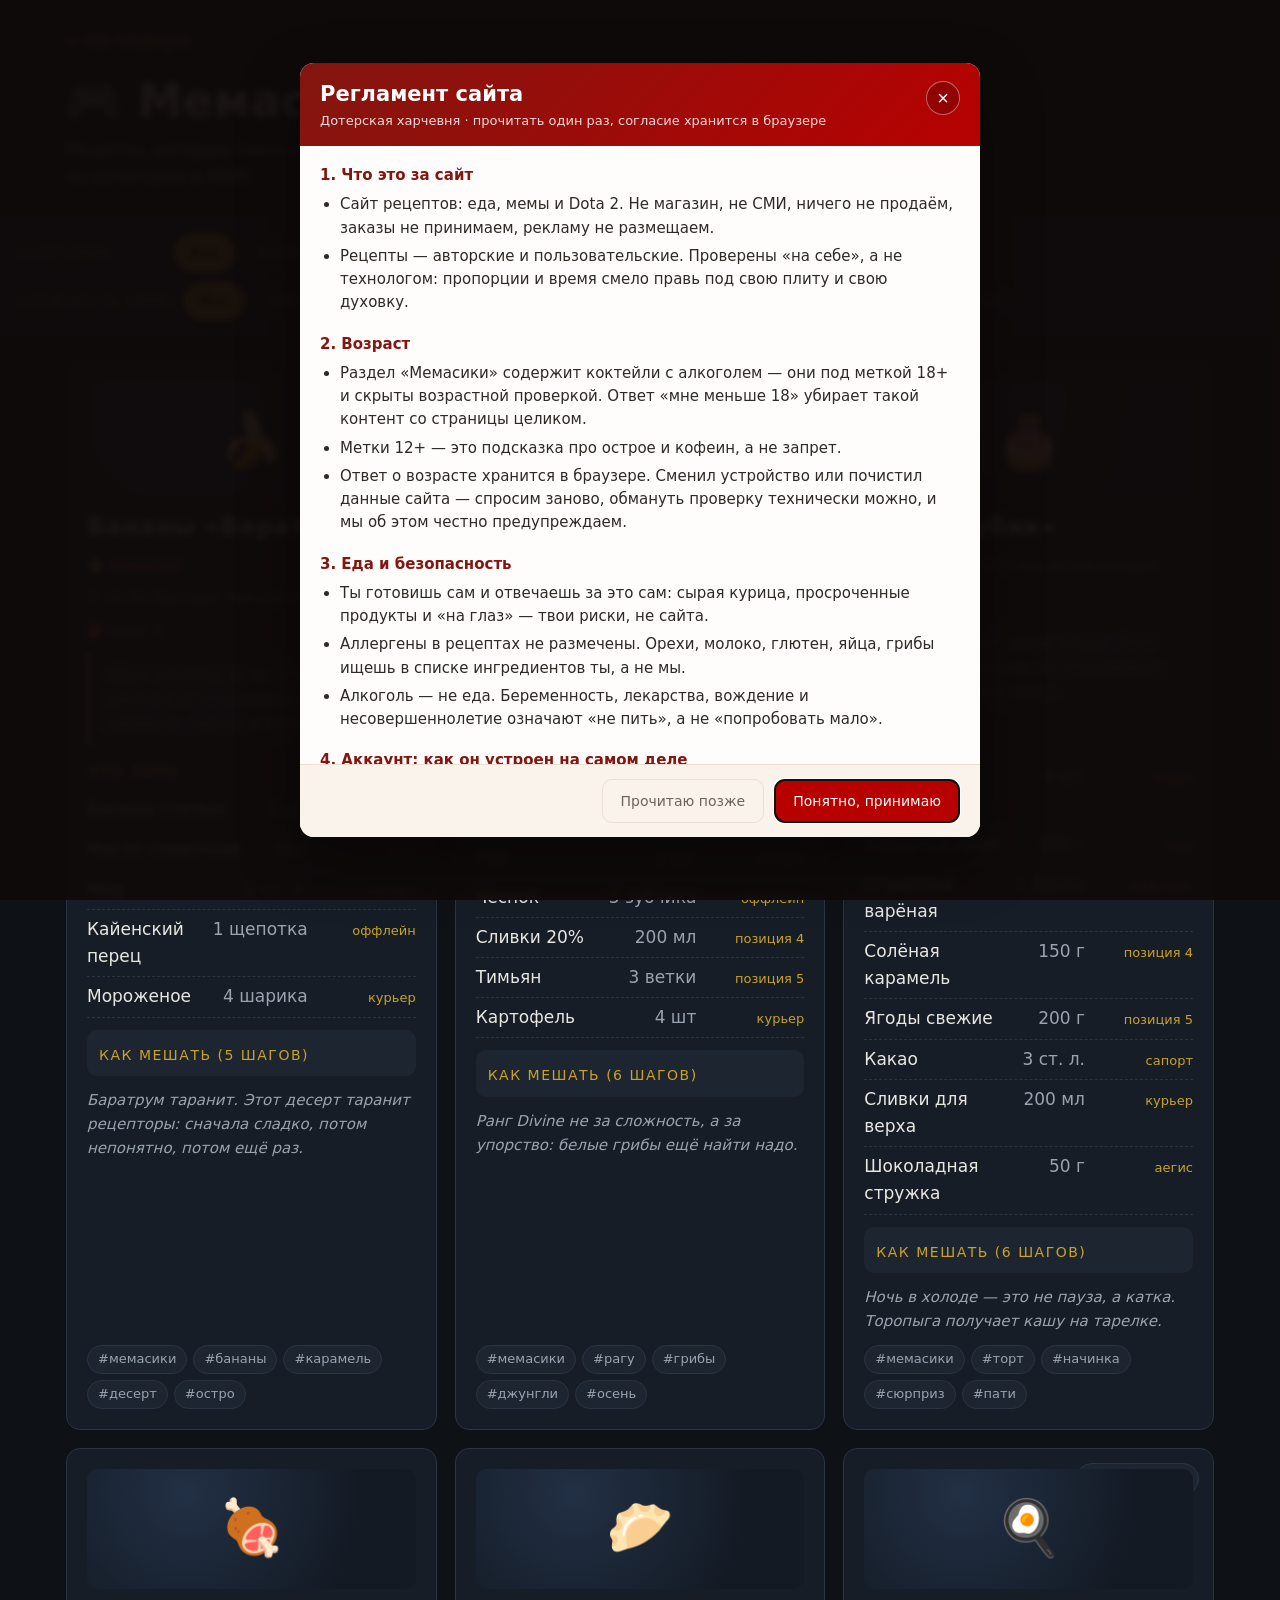
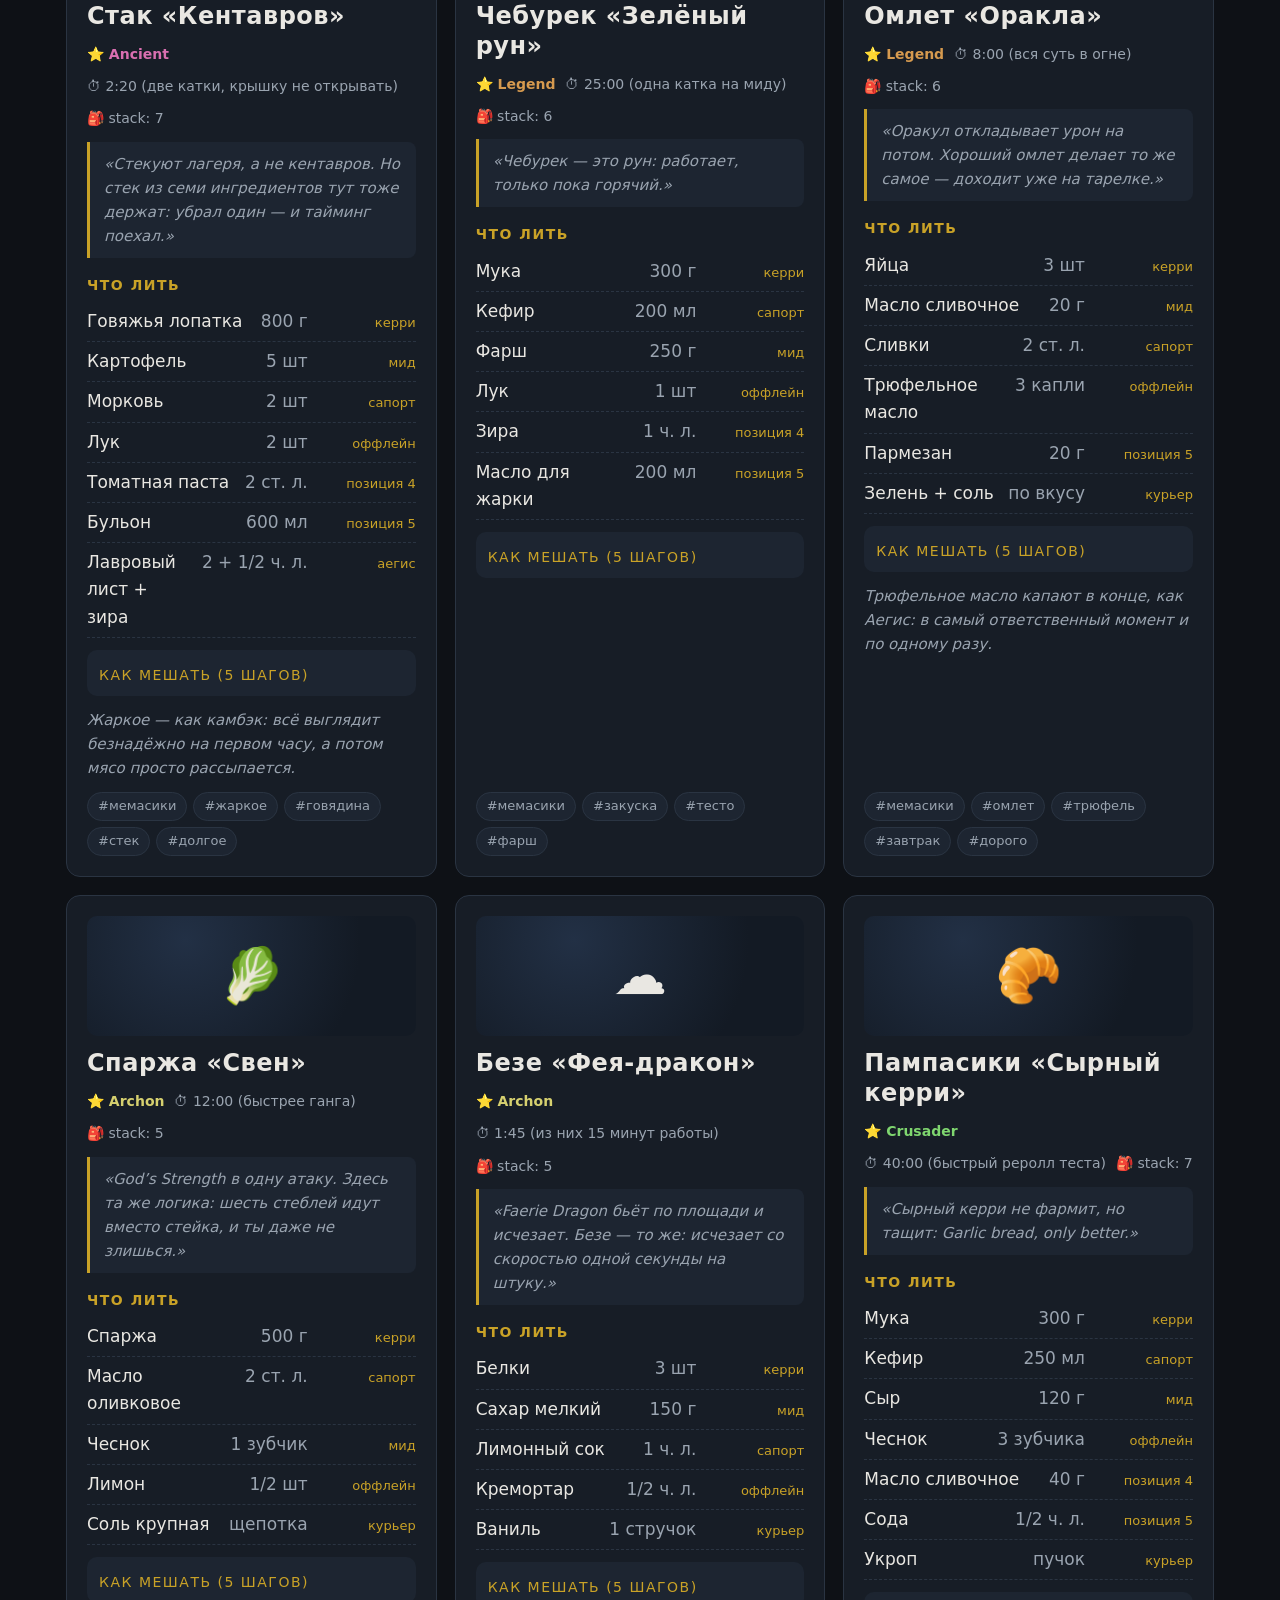
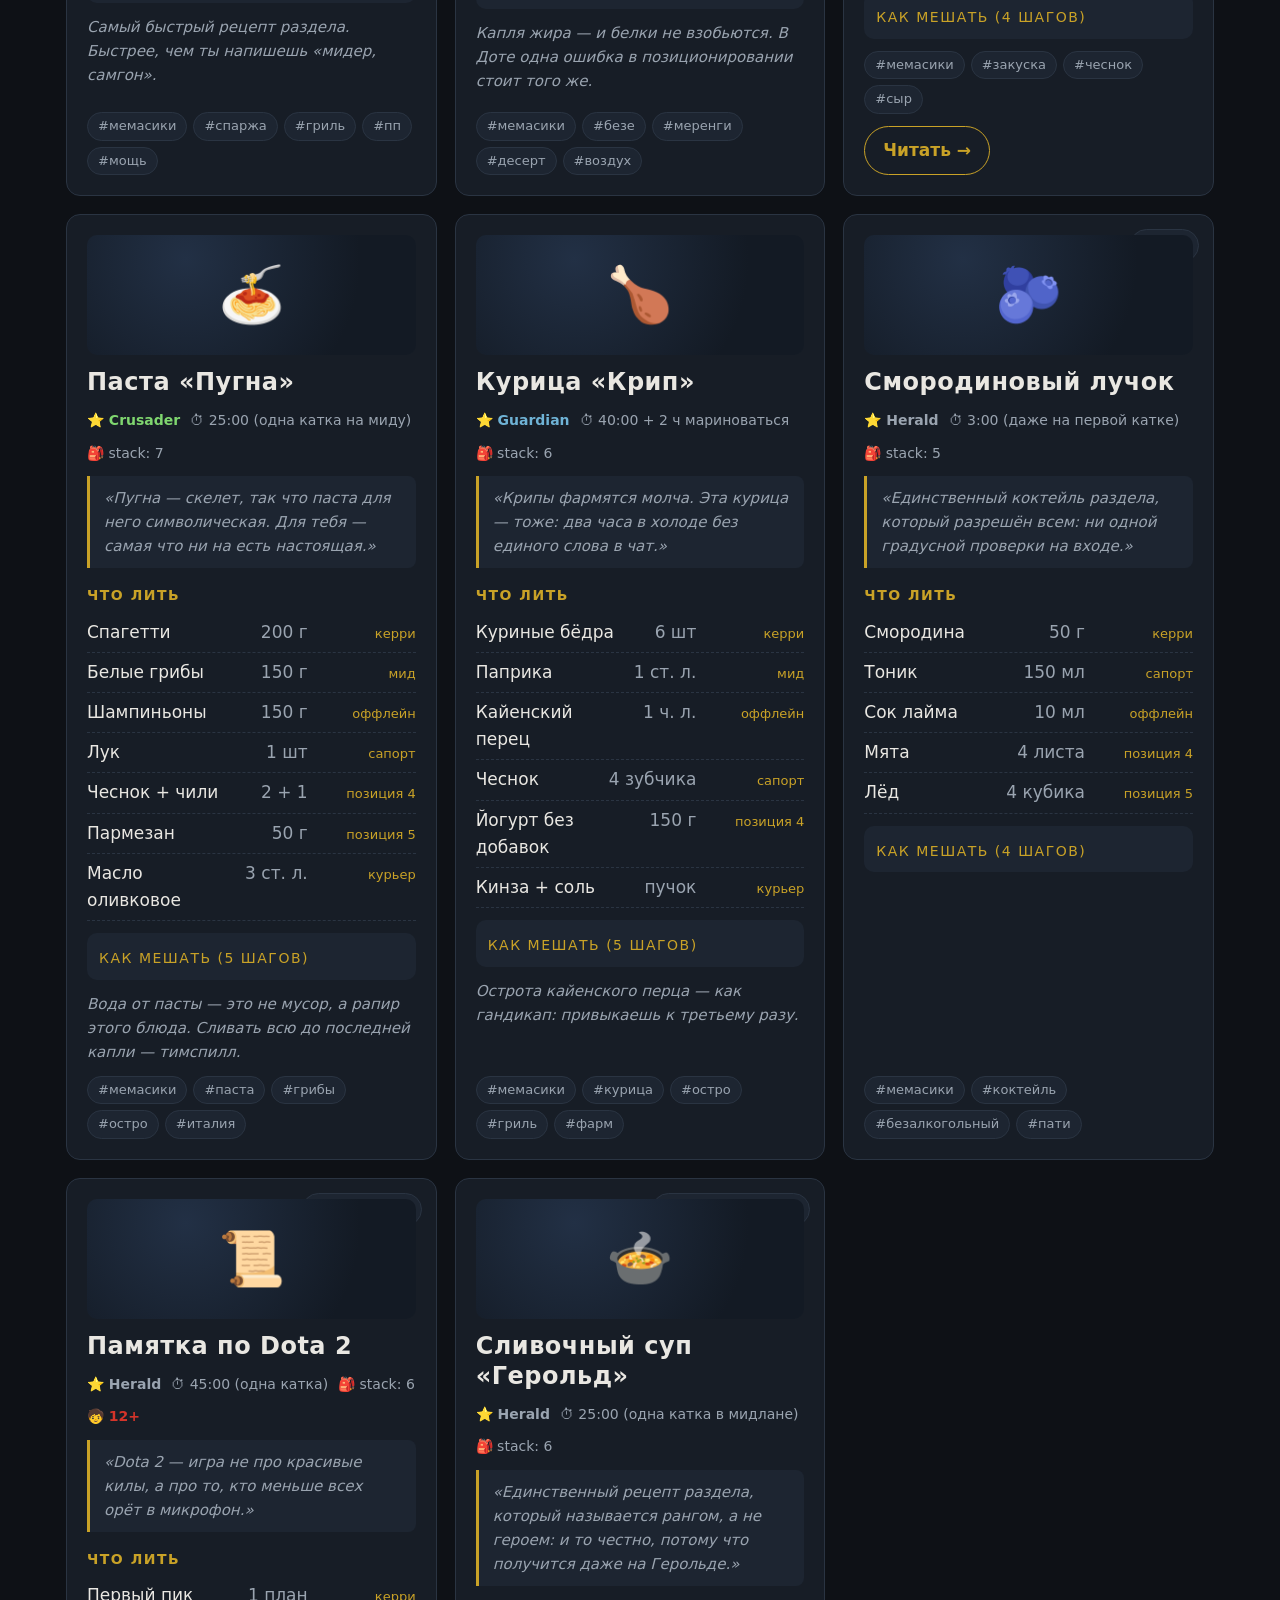
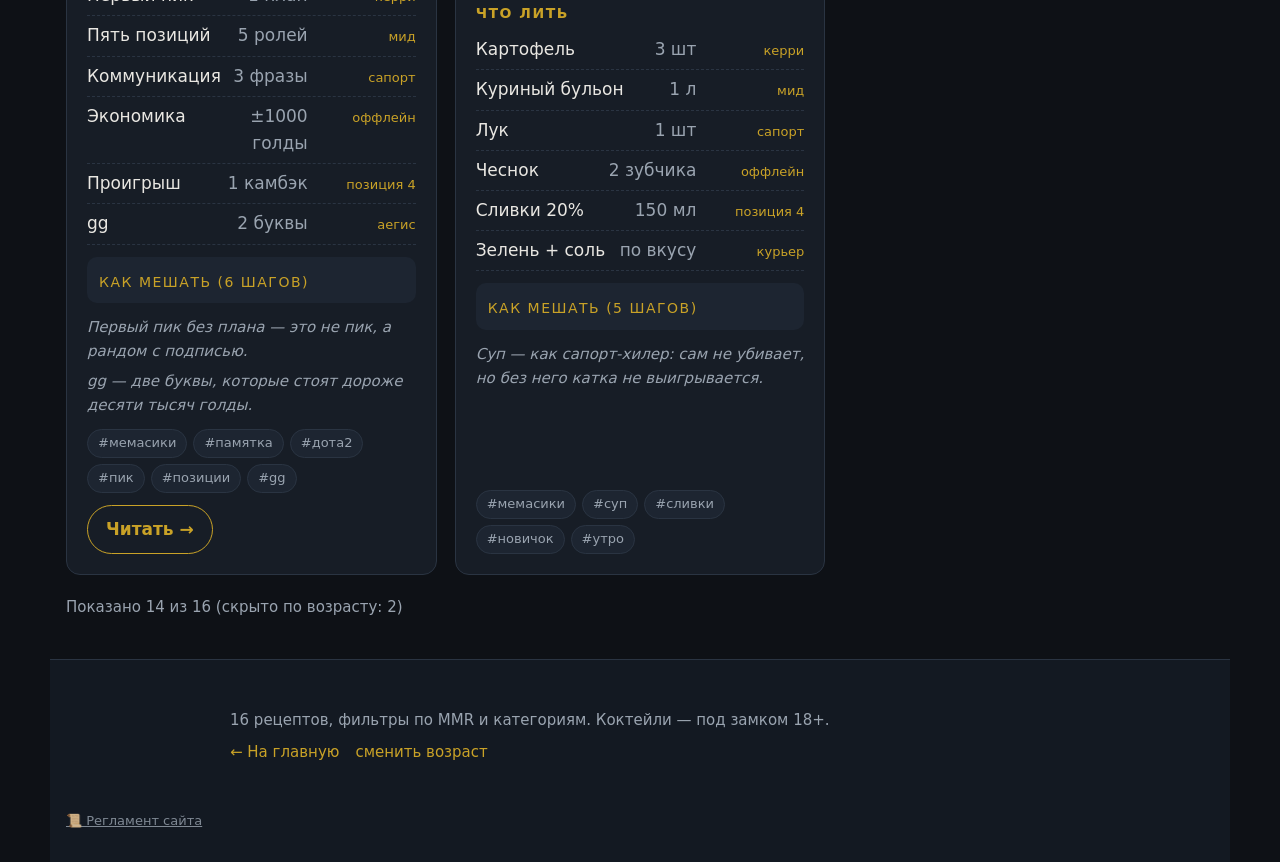
==== memasiki/index.html @ cd49cd5a "Дотерская харчевня: аккаунты, отзывы, народная база, Пампасики, Мемасики, регламент" ====
<!DOCTYPE html>
<html lang="ru">
<head>
  <meta charset="UTF-8">
  <!-- name=viewport: без него телефон рисует страницу шириной 980px,
       и весь адаптивный CSS ниже не имеет смысла. -->
  <meta name="viewport" content="width=device-width, initial-scale=1">
  <meta name="description" content="Мемасики — мемные рецепты сайта рецептов. Сложность в рангах Dota 2, фильтры по категории и MMR, возрастной замок 18+.">
  <title>🎮 Мемасики — рецепты, которые пикают на пати</title>

  <!-- Единственный файл стилей раздела. Шрифтов нет: системный стек
       из memasiki.css. -->
  <link rel="stylesheet" href="memasiki.css">
  <!-- правила сайта и плашка про хранилище: см. notice.js -->
  <link rel="stylesheet" href="../notice.css">

  <!-- defer: файл скачивается сразу, а выполняется после того, как
       браузер построил страницу. Данные подключены ПЕРЕД app.js —
      app.js читает массив memeRecipes, которого без data.js ещё нет. -->
  <script src="data.js" defer></script>
  <script src="app.js" defer></script>
</head>
<body>

  <!-- Всё содержимое раздела рисует app.js: шапка, кнопки фильтров,
       сетка карточек, строка «показано N из M». Здесь только пустой
       контейнер под них — ровно то, что ищет MemasikiPage(). -->
  <main id="memasiki"></main>

  <!-- Сюда вставляется окно возраста. Отдельный контейнер, а не
       внутрис #memasiki: MemasikiPage перерисовывает #memasiki при
       каждом клике по фильтру, окно бы вместе с ним исчезало. -->
  <div id="agegate-slot"></div>

  <footer class="footer">
    <div class="legend-wrap">
      <p>16 рецептов, фильтры по MMR и категориям. Коктейли — под замком 18+.</p>
      <div class="footer-row">
        <a class="footer-link" href="../index.html">← На главную</a>
        <!-- Кнопка снимает сохранённый ответ про возраст: страница
             спросит заново. Нужна, потому что localStorage сам не чистится. -->
        <button class="footer-link" type="button" id="age-reset">сменить возраст</button>
      </div>
    </div>
  </footer>

  <!-- окно регламента и плашка про хранилище. Стоит последним:
      на страницах корня Store к этому моменту уже подключён,
      а в разделах его нет — тогда notice.js берёт своё
      чтение localStorage (в нём есть своя страховка) -->
  <script src="../notice.js" defer></script>

</body>
</html>
---- memasiki/memasiki.css ----
/* ==========================================================================
   memasiki.css — ТЁМНАЯ ТЕМА РАЗДЕЛА «МЕМАСИКИ»

   Раздел оформлен отдельно от основного сайта и не подключает
   style.css: там светлая кремовая тема, здесь намеренно тёмная —
   раздел про ночное пати, а не про борщ.

   Порядок файла:
     1. переменные;
     2. база (сброс отступов, шрифт, фон);
     3. шапка и фильтры;
     4. карточка RecipeCard;
     5. свечение Аегиса;
     6. окно возраста;
     7. подвал;
     8. адаптив и уважение к prefers-reduced-motion.
   ========================================================================== */


/* ==========================================================================
   1. ПЕРЕМЕННЫЕ
   ========================================================================== */

:root {
  --bg: #0e1116;            /* фон страницы — почти чёрный с синевой */
  --bg-soft: #131922;       /* фон полос фильтров и подвала */
  --card: #171d26;          /* фон карточки */
  --card-soft: #1d2531;     /* фон врезок внутри карточки */
  --line: #2a3442;          /* тонкие рамки */
  --text: #e9e7e2;          /* основной текст: контраст с фоном 14:1 */
  --text-soft: #9aa4b0;     /* второстепенный: контраст 6.6:1, минимум 4.5 */
  --accent: #c9a227;        /* золото Аегиса — заголовки фильтров, ссылки */
  --aegis: #ffab2e;         /* тот самый оранжевый, которым светится бейдж */
  --dire: #d4342a;          /* красный Dire: возраст, ошибки, Immortal */
  --radius: 14px;
  --gap: 18px;
}


/* ==========================================================================
   2. БАЗА
   ========================================================================== */

/* border-box: ширина элемента считается ВМЕСТЕ с рамкой и отступами,
   иначе сетка на 100% вылезает за экран и появляется горизонтальная
   прокрутка. */
*,
*::before,
*::after {
  box-sizing: border-box;
}

body {
  margin: 0;
  background: var(--bg);
  color: var(--text);
  font-family: "Segoe UI", system-ui, -apple-system, Arial, sans-serif;
  font-size: 17px;
  line-height: 1.6;
}

/* Атрибут hidden должен выигрывать у любого display, поэтому !important.
   Без него секция с display: block всё равно осталась бы видимой. */
[hidden] {
  display: none !important;
}

h1,
h2,
h3,
p,
ul,
ol {
  margin: 0;
}


/* ==========================================================================
   3. ШАПКА И ФИЛЬТРЫ
   ========================================================================== */

.section-head,
.filters,
.grid,
.result,
.footer {
  width: 100%;
  max-width: 1180px;
  margin-left: auto;
  margin-right: auto;
  padding-left: 16px;
  padding-right: 16px;
}

.section-head {
  padding-top: 28px;
  padding-bottom: 8px;
}

.section-title {
  font-size: clamp(28px, 5vw, 44px);
  letter-spacing: 1px;
  color: var(--text);
}

.section-tagline {
  color: var(--text-soft);
  max-width: 60ch;
}

.back-link {
  display: inline-block;
  margin-bottom: 10px;
  color: var(--accent);
  text-decoration: none;
  border-bottom: 1px solid transparent;
}

.back-link:hover {
  border-bottom-color: var(--accent);
}

.filters {
  display: grid;
  gap: 10px;
  margin-top: 18px;
  padding-top: 16px;
  padding-bottom: 16px;
  background: var(--bg-soft);
  border-top: 1px solid var(--line);
  border-bottom: 1px solid var(--line);
  max-width: 100%;
}

.filter-row {
  display: flex;
  flex-wrap: wrap;
  align-items: center;
  gap: 8px;
}

.filter-label {
  color: var(--text-soft);
  font-size: 14px;
  text-transform: uppercase;
  letter-spacing: 1px;
  min-width: 150px;
}

/* КНОПКА-ЧИП.
   border: none + свой фон: у кнопки по умолчанию серый градиент
   операционной системы, он не убирается одним background. */
.chip {
  padding: 6px 14px;
  border: 1px solid var(--line);
  border-radius: 999px;
  background: var(--card);
  color: var(--text-soft);
  font: inherit;
  font-size: 15px;
  cursor: pointer;
}

.chip:hover {
  color: var(--text);
  border-color: var(--accent);
}

.chip-on {
  background: var(--accent);
  border-color: var(--accent);
  color: #14100a;
  font-weight: 600;
}

.result {
  margin-top: 20px;
  color: var(--text-soft);
  font-size: 15px;
}


/* ==========================================================================
   4. КАРТОЧКА RecipeCard
   ========================================================================== */

.grid {
  display: grid;
  grid-template-columns: 1fr;
  gap: var(--gap);
  margin-top: 22px;
}

.card {
  position: relative;
  display: flex;
  flex-direction: column;
  gap: 12px;
  padding: 20px;
  background: var(--card);
  border: 1px solid var(--line);
  border-radius: var(--radius);
}

.card-featured {
  background: linear-gradient(160deg, #1d2531 0%, #171d26 60%);
  border-color: #3a4553;
}

.card-adult {
  border-style: dashed;
  border-color: #4a2b2b;
}

/* ПЛАШКА В УГЛУ */
.card-badge {
  position: absolute;
  top: 14px;
  right: 14px;
  padding: 5px 12px;
  border-radius: 999px;
  background: var(--card-soft);
  border: 1px solid var(--line);
  color: var(--text-soft);
  font-size: 13px;
  letter-spacing: 1px;
}

/* КАРТИНКА.
   Эмодзи лежит ПОВЕРХ фона, а <img> — поверх эмодзи. Не нашлось
   файла — картинка удаляется скриптом, эмодзи остаётся. Так страница
   не покрывается серыми квадратами «изображение не найдено». */
.card-art {
  position: relative;
  display: flex;
  align-items: center;
  justify-content: center;
  min-height: 120px;
  border-radius: calc(var(--radius) - 4px);
  background: radial-gradient(circle at 30% 20%, #223045 0%, #131a24 70%);
  font-size: 54px;
  overflow: hidden;
}

.card-photo {
  position: absolute;
  inset: 0;
  width: 100%;
  height: 100%;
  object-fit: cover;
}

.card-title {
  font-size: 24px;
  line-height: 1.25;
  letter-spacing: 0.5px;
}

.card-featured .card-title {
  font-size: 30px;
}

.card-meta {
  display: flex;
  flex-wrap: wrap;
  gap: 10px;
  color: var(--text-soft);
  font-size: 14px;
}

/* РАНГИ MMR — цвет каждого свой, как на экране статистики. */
.mmr {
  font-weight: 600;
}

.mmr-herald {
  color: #9aa4b0;
}

.mmr-guardian {
  color: #6fb3d6;
}

.mmr-crusader {
  color: #7fd66f;
}

.mmr-archon {
  color: #d6d06f;
}

.mmr-legend {
  color: #d69a4f;
}

.mmr-ancient {
  color: #d96fb0;
}

.mmr-divine {
  color: #6fd6d0;
}

.mmr-immortal {
  color: #ff6b5e;
}

.card-age {
  color: var(--dire);
  font-weight: 600;
}

.card-quote {
  padding: 10px 14px;
  border-left: 3px solid var(--accent);
  border-radius: 0 8px 8px 0;
  background: var(--card-soft);
  color: var(--text-soft);
  font-style: italic;
  font-size: 15px;
}

.block-title {
  margin-top: 4px;
  color: var(--accent);
  font-size: 14px;
  text-transform: uppercase;
  letter-spacing: 1.5px;
}

/* СПИСОК ИНГРЕДИЕНТОВ — три колонки: продукт, количество, роль.
   На узком экране grid перестроится в две строки (см. адаптив). */
.ing-list {
  display: grid;
  gap: 6px;
  padding: 0;
  list-style: none;
}

.ing-item {
  display: grid;
  grid-template-columns: 1fr auto;
  gap: 2px 12px;
  padding-bottom: 6px;
  border-bottom: 1px dashed var(--line);
}

.ing-name {
  color: var(--text);
}

.ing-amount {
  color: var(--text-soft);
  font-variant-numeric: tabular-nums;
  text-align: right;
}

.ing-role {
  grid-column: 1 / -1;
  color: var(--accent);
  font-size: 13px;
}

/* <details>/<summary> — раскрывающийся блок без JS.
   list-style: none убирает треугольник в Firefox, маркер в WebKit
   убирается отдельным правилом. */
.steps-box {
  padding: 10px 12px;
  border-radius: 10px;
  background: var(--card-soft);
}

.steps-box > summary {
  cursor: pointer;
  list-style: none;
}

.steps-box > summary::-webkit-details-marker {
  display: none;
}

.steps-list {
  margin-top: 10px;
  padding-left: 22px;
  display: grid;
  gap: 8px;
}

.step-item {
  color: var(--text-soft);
}

.step-item::marker {
  color: var(--accent);
  font-weight: 700;
}

.quote-list {
  padding: 0;
  list-style: none;
  display: grid;
  gap: 6px;
}

.quote-item {
  color: var(--text-soft);
  font-size: 15px;
  font-style: italic;
}

.tag-list {
  display: flex;
  flex-wrap: wrap;
  gap: 6px;
  padding: 0;
  list-style: none;
  margin-top: auto;
}

.tag {
  padding: 3px 10px;
  border-radius: 999px;
  background: var(--card-soft);
  border: 1px solid var(--line);
  color: var(--text-soft);
  font-size: 13px;
}

/* КНОПКА.
   margin-top: auto прижимает кнопку к низу карточки, чтобы в сетке
   кнопки всех карточек стояли на одной линии, даже если рецепты
   разной длины. */
.btn {
  align-self: flex-start;
  margin-top: auto;
  padding: 10px 18px;
  border: 1px solid var(--accent);
  border-radius: 999px;
  background: transparent;
  color: var(--accent);
  font: inherit;
  font-weight: 600;
  text-decoration: none;
  cursor: pointer;
}

.btn:hover {
  background: var(--accent);
  color: #14100a;
}


/* ==========================================================================
   5. СВЕЧЕНИЕ АЕГИСА
   ==========================================================================

   @keyframes описывает, как меняется свойство со временем: 0% — начало,
   50% — середина, 100% — конец цикла. Браузер сам дорисует промежуточные
   кадры. animation на карточке запускает эти кадры по кругу (infinite)
   и плавно (ease-in-out), иначе свечение дёргалось бы. */
@keyframes aegis-pulse {
  0% {
    box-shadow: 0 0 0 1px rgba(255, 171, 46, 0.55),
                0 0 10px rgba(255, 171, 46, 0.30);
  }

  50% {
    box-shadow: 0 0 0 1px rgba(255, 171, 46, 0.95),
                0 0 26px rgba(255, 171, 46, 0.70);
  }

  100% {
    box-shadow: 0 0 0 1px rgba(255, 171, 46, 0.55),
                0 0 10px rgba(255, 171, 46, 0.30);
  }
}

.card-badge-legend {
  background: linear-gradient(135deg, #ffd479 0%, var(--aegis) 55%, #ff8c1a 100%);
  border-color: var(--aegis);
  color: #1a1206;
  font-weight: 700;
  animation: aegis-pulse 2.4s ease-in-out infinite;
}

/* Свечение карточки легенды: при наведении усиливается.
   transition — плавный переход между двумя состояниями; без него
   свечение включалось бы мгновенно. */
.card-legend {
  border-color: rgba(255, 171, 46, 0.45);
  box-shadow: 0 0 18px rgba(255, 171, 46, 0.12);
  transition: box-shadow 0.3s ease, transform 0.3s ease;
}

.card-legend:hover {
  box-shadow: 0 0 34px rgba(255, 171, 46, 0.35);
  transform: translateY(-3px);
}

.card-legend .card-title {
  color: var(--aegis);
}


/* ==========================================================================
   6. ОКНО ВОЗРАСТА
   ========================================================================== */

/* position: fixed — элемент прибит к окну браузера и не уезжает
   при прокрутке. inset: 0 — растянуть на всё окно сразу по четырём
   сторонам (то же самое, что top/right/bottom/left: 0). */
.agegate {
  position: fixed;
  inset: 0;
  z-index: 50;
  display: flex;
  align-items: center;
  justify-content: center;
  padding: 16px;
  background: rgba(6, 8, 11, 0.82);
  backdrop-filter: blur(3px);
}

.agegate-box {
  width: 100%;
  max-width: 460px;
  display: grid;
  gap: 14px;
  padding: 26px;
  background: var(--card);
  border: 1px solid var(--line);
  border-radius: var(--radius);
  box-shadow: 0 18px 50px rgba(0, 0, 0, 0.6);
}

.agegate-title {
  font-size: 24px;
}

.agegate-text {
  color: var(--text-soft);
}

.btn-yes {
  background: var(--accent);
  color: #14100a;
}

.btn-yes:hover {
  background: #e0b62e;
  color: #14100a;
}

.btn-no {
  border-color: var(--line);
  color: var(--text-soft);
}

.btn-no:hover {
  background: var(--card-soft);
  color: var(--text);
}


/* ==========================================================================
   7. ПОДВАЛ
   ========================================================================== */

.footer {
  margin-top: 40px;
  padding-top: 22px;
  padding-bottom: 30px;
  border-top: 1px solid var(--line);
  background: var(--bg-soft);
  color: var(--text-soft);
  font-size: 15px;
}

.footer-row {
  display: flex;
  flex-wrap: wrap;
  gap: 16px;
  align-items: center;
  margin-top: 8px;
}

.footer-link {
  color: var(--accent);
  text-decoration: none;
  border-bottom: 1px solid transparent;
  background: none;
  border-top: none;
  border-left: none;
  border-right: none;
  padding: 0;
  font: inherit;
  cursor: pointer;
}

.footer-link:hover {
  border-bottom-color: var(--accent);
}


/* ==========================================================================
   8. АДАПТИВ И ДОСТУПНОСТЬ
   ==========================================================================

   min-width: срабатывает, КОГДА экран стал шире указанного. Пишут
   сначала мобильную версию (одна колонка), потом постепенно добавляют
   колонки — так проще, чем отменять лишнее. */
@media (min-width: 760px) {
  .grid {
    grid-template-columns: repeat(2, 1fr);
  }

  .ing-item {
    grid-template-columns: 1fr auto auto;
    align-items: baseline;
  }

  .ing-role {
    grid-column: auto;
    text-align: right;
    min-width: 96px;
  }
}

@media (min-width: 1120px) {
  .grid {
    grid-template-columns: repeat(3, 1fr);
  }

  /* Избранная карточка растягивается на всю ширину сетки:
     1 / -1 — от первой линии до последней (минус первая линия). */
  .card-featured {
    grid-column: 1 / -1;
    display: grid;
    grid-template-columns: 1.1fr 1fr;
    align-items: start;
    column-gap: 28px;
  }

  .card-featured .card-art {
    grid-column: 1 / -1;
    min-height: 180px;
  }

  .card-featured .card-badge {
    top: 22px;
    right: 22px;
  }
}

/* Фокус с клавиатуры. :focus-visible — рамка только когда навигация
   идёт с Tab, при клике мышью она не мешает. Без этой рамки человек
   с клавиатуры не видит, где находится. */
.chip:focus-visible,
.btn:focus-visible,
.back-link:focus-visible,
.footer-link:focus-visible,
.steps-box > summary:focus-visible {
  outline: 3px solid var(--aegis);
  outline-offset: 2px;
}

/* ==========================================================================
   9. СТРАНИЦА КОКТЕЙЛЯ (ЛЕГЕНДЫ)

   Классы с префиксом legend- — только про эту страницу: карточки
   раздела их не видят, а страница-легенда не тянет сетку .grid.
   ========================================================================== */

.legend-wrap {
  max-width: 860px;
  margin: 0 auto;
  padding: 26px 20px 40px;
}

.legend-photo {
  position: relative;
  display: grid;
  place-items: center;
  /* 220px: постер показывается целиком (contain), и на меньшей высоте
     от него осталась бы нечитаемая полоска. */
  min-height: 220px;
  margin-bottom: 18px;
  font-size: 72px;
  background: radial-gradient(circle at 30% 25%, rgba(212, 168, 67, 0.28),
              rgba(200, 55, 60, 0.22) 55%, rgba(23, 28, 36, 1) 78%);
  border: 1px solid var(--line);
  border-radius: var(--radius);
  overflow: hidden;
  /* Картинка внутри лежит абсолютно и покрывает весь блок. Без
     overflow:hidden её углы вылезли бы за скругление блока. */
}

/* КАРТИНКА НА СТРАНИЦЕ РЕЦЕПТА.
   Тот же приём, что в карточках: эмодзи лежит ПОД картинкой. Файла
   нет — скрипт убирает img, остаётся 🍸 на градиенте.
   Здесь картинка показывается ЦЕЛИКОМ (contain), а не обрезком: это
   постер с надписями, и обрезать его — потерять текст. Пустые поля по
   бокам закрывает градиент блока, поэтому выглядит как рамка. */
.legend-photo > img {
  position: absolute;
  inset: 0;
  width: 100%;
  height: 100%;
  object-fit: contain;
  object-position: center;
}

.legend-title {
  font-size: 34px;
  line-height: 1.15;
}

.legend-tagline {
  margin-top: 8px;
  color: var(--text-soft);
  font-size: 17px;
}

/* Сетка характеристик: auto-fit + minmax — сколько колонок влезло,
   столько и встало, отдельного медиа-запроса не нужно. */
.legend-stats {
  display: grid;
  grid-template-columns: repeat(auto-fit, minmax(150px, 1fr));
  gap: 10px;
  margin: 22px 0;
  padding: 16px;
  background: var(--card);
  border: 1px solid var(--line);
  border-radius: var(--radius);
}

.stat-key {
  display: block;
  color: var(--text-soft);
  font-size: 12px;
  letter-spacing: 0.06em;
  text-transform: uppercase;
}

.stat-value {
  display: block;
  margin-top: 4px;
  font-size: 18px;
  font-weight: 700;
}

.legend-quote {
  margin: 0 0 26px;
  padding: 16px 20px;
  background: var(--card-soft);
  border-left: 4px solid var(--accent);
  border-radius: 0 var(--radius) var(--radius) 0;
  color: var(--text);
  font-style: italic;
}

.legend-section-title {
  margin: 30px 0 12px;
  padding-left: 12px;
  border-left: 4px solid var(--aegis);
  font-size: 22px;
}

/* Список ингредиентов: имя | количество | роль.
   1fr auto auto — имя тянется, остальное по ширине содержимого. */
.legend-ings {
  list-style: none;
  display: grid;
  gap: 8px;
}

.legend-ing {
  display: grid;
  grid-template-columns: 1fr;
  gap: 2px;
  padding: 12px 14px;
  background: var(--card);
  border: 1px solid var(--line);
  border-radius: 10px;
}

.legend-ing-name {
  font-weight: 700;
}

.legend-ing-amount {
  color: var(--accent);
  font-weight: 700;
}

.legend-ing-role {
  color: var(--text-soft);
  font-size: 14px;
}

/* Шаги. Нумерация берётся из HTML-разметки <ol>, а вид — из CSS:
   span с номером лежит в разметке, чтобы номер читался с экрана. */
.legend-steps {
  list-style: none;
  display: grid;
  gap: 10px;
}

.legend-step {
  display: grid;
  grid-template-columns: 40px 1fr;
  gap: 12px;
  padding: 14px;
  background: var(--card);
  border: 1px solid var(--line);
  border-radius: 10px;
}

.legend-step-num {
  display: grid;
  place-items: center;
  width: 32px;
  height: 32px;
  background: rgba(255, 171, 46, 0.14);
  border: 1px solid var(--aegis);
  border-radius: 50%;
  color: var(--aegis);
  font-weight: 700;
}

.legend-quotes {
  list-style: none;
  display: grid;
  gap: 8px;
}

.legend-quote-item {
  padding: 12px 16px;
  background: var(--card-soft);
  border: 1px dashed var(--line);
  border-radius: 10px;
  color: var(--text-soft);
  font-style: italic;
}

.legend-tags {
  display: flex;
  flex-wrap: wrap;
  gap: 8px;
  list-style: none;
  margin-top: 12px;
}

.legend-tag {
  padding: 5px 12px;
  background: var(--card);
  border: 1px solid var(--line);
  border-radius: 999px;
  color: var(--accent);
  font-size: 13px;
}

@media (min-width: 700px) {
  .legend-photo {
    /* 340px, а не 200: постер квадратный, а показываем его ЦЕЛИКОМ
       (contain). В блоке высотой 200px от постера осталась бы узкая
       полоска. 340 — примерно та высота, при которой постер читается,
       но ещё не вытесняет рецепт за первый экран. */
    min-height: 340px;
    font-size: 96px;
  }

  .legend-ing {
    grid-template-columns: 1fr auto auto;
    align-items: baseline;
    gap: 16px;
  }
}

/* Пользователь просил систему отключить анимацию — уважаем:
   свечение и подъём карточки выключаются, цвета остаются. */
@media (prefers-reduced-motion: reduce) {
  .card-badge-legend {
    animation: none;
  }

  .card-legend,
  .card-legend:hover {
    transition: none;
    transform: none;
  }
}
---- notice.css ----
/* ==========================================================================
   notice.css — ОКНО РЕГЛАМЕНТА И ПЛАШКА ПРО ХРАНИЛИЩЕ

   ПОЧЕМУ ОТДЕЛЬНЫЙ ФАЙЛ, ВЕДЬ ВСЕ СТИЛИ ЖИВУТ В style.css.
   Окно регламента показывается на ВСЕХ страницах сайта, а стилевых
   файлов у сайта три:
     style.css            — корень (главная, рецепты, кабинет)
     pampe-style.css      — раздел «Пампасики»
     memasiki.css         — раздел «Мемасики», там своя тёмная тема
   Правила из style.css на страницах этих разделов НЕ действуют: файл
   просто не подключён. Если бы стили окна легли в style.css, в
   «Мемасиках» окно вышло бы чёрно-белым. Отдельный файл подключается
   одной строкой везде и выглядит одинаково всегда.

   ЕЩЁ ОДНА ПРИЧИНА: у каждого раздела свои переменные --accent, --bg,
   --text. Поэтому внутри этого файла все цвета СВОИ, они объявлены в
   .notice-root и ни от чужих переменных не зависят. Иначе «золотая»
   тёмная тема Мемасиков перекрасила бы окно себе, и вид менялся бы от
   страницы к странице.
   ========================================================================== */

/* Свои переменные. Объявлены не в :root, а на .notice-root — чтобы
   не расползлись по чужой вёрстке и не столкнулись с --accent раздела. */
.notice-root {
  --n-accent: #b70101;
  --n-accent-dark: #821610;
  --n-text: #2d2a26;
  --n-text-soft: #6d635a;
  --n-bg: #fffdfb;
  --n-line: #eadfd5;
  --n-radius: 14px;
}

/* ==========================================================================
   1. ЗАТЕМНЕНИЕ ФОНА
   ========================================================================== */

.notice-overlay {
  position: fixed;
  /* fixed = прибит к экрану: страница под ним прокручивается, окно
     стоит. absolute приполз бы из начала документа, и если человек
     успел прокрутить вниз, окна он бы не увидел. */
  inset: 0;
  display: flex;
  align-items: center;
  justify-content: center;
  padding: 20px;
  background: rgba(20, 12, 10, 0.72);
  /* rgba, а не прозрачность всего блока: opacity затемнила бы и само
     окно вместе с текстом. */
  z-index: 90;
  /* Панели сайта живут в пределах z-index 1-10, окно обязано быть
     выше всего, иначе любая плашка встанет поверх затемнения. */
}

/* Запрет прокрутки страницы под окном. Класс навешивает notice.js на
   <body>. Без него колесо мыши крутило бы текст регламента ПОД окном. */
body.notice-open {
  overflow: hidden;
}

/* ==========================================================================
   2. САМО ОКНО
   ========================================================================== */

.notice-modal {
  width: min(680px, 100%);
  /* min() из двух: 680px, но не шире экрана минус поля. На телефоне
     окно займёт всю ширину, а не вылезет за неё на 300px. */
  max-height: min(86vh, 900px);
  display: flex;
  flex-direction: column;
  background: var(--n-bg);
  border-radius: var(--n-radius);
  box-shadow: 0 24px 60px rgba(0, 0, 0, 0.45);
  overflow: hidden;
  /* overflow hidden нужен, чтобы шапка и подвал окна срезались по
     скруглению углов. Само содержимое прокручивается внутри
     .notice-body — см. overflow:auto там. */
  animation: notice-in 0.25s ease-out;
}

@keyframes notice-in {
  from {
    opacity: 0;
    transform: translateY(14px) scale(0.98);
  }
  to {
    opacity: 1;
    transform: none;
  }
}

@media (prefers-reduced-motion: reduce) {
  /* Системная настройка «убрать анимации» (у кого-то от них кружится
     голова). В браузере её можно включить вручную — полезно проверить,
     что без анимации окно всё равно удобно читать. */
  .notice-modal {
    animation: none;
  }
}

/* --- Шапка окна --- */
.notice-head {
  display: flex;
  align-items: flex-start;
  gap: 12px;
  padding: 18px 20px 14px;
  background: linear-gradient(135deg, var(--n-accent-dark), var(--n-accent));
  color: #fff;
  flex: none;
  /* flex:none запрещает шапке сжиматься, когда содержимое длинное:
     иначе при нехватке высоты она превратилась бы в полоску. */
}

.notice-head h2 {
  margin: 0;
  font-size: 21px;
  line-height: 1.25;
  color: inherit;
  /* inherit обязателен: в style.css у h2 цвет задан числом, и без него
     заголовок стал бы тёмно-красным на красном фоне. */
}

.notice-head p {
  margin: 4px 0 0;
  font-size: 13px;
  opacity: 0.85;
}

/* Крестик закрыть */
.notice-close {
  margin-left: auto;
  /* auto прижимает кнопку в правый край: всё свободное место уходит
     влево от неё. */
  flex: none;
  width: 34px;
  height: 34px;
  padding: 0;
  border: 1px solid rgba(255, 255, 255, 0.4);
  border-radius: 50%;
  background: rgba(0, 0, 0, 0.18);
  color: #fff;
  font-size: 20px;
  line-height: 1;
  cursor: pointer;
}

.notice-close:hover {
  background: rgba(0, 0, 0, 0.35);
}

/* --- Прокручиваемая середина --- */
.notice-body {
  padding: 18px 20px;
  overflow-y: auto;
  /* auto: полоса появится только когда текста больше, чем места.
     scroll рисовал бы пустую полосу всегда. */
  color: var(--n-text);
  font-size: 15px;
  line-height: 1.55;
}

.notice-body h3 {
  margin: 18px 0 6px;
  font-size: 15px;
  color: var(--n-accent-dark);
}

.notice-body h3:first-child {
  margin-top: 0;
}

.notice-body ul {
  margin: 0 0 4px;
  padding-left: 20px;
}

.notice-body li {
  margin-bottom: 5px;
}

.notice-body strong {
  color: var(--n-accent-dark);
}

.notice-note {
  margin: 14px 0 0;
  padding: 10px 12px;
  border-left: 3px solid var(--n-accent);
  background: #fff0ee;
  font-size: 13px;
  color: var(--n-text-soft);
}

/* --- Подвал окна с кнопками --- */
.notice-foot {
  display: flex;
  flex-wrap: wrap;
  gap: 10px;
  justify-content: flex-end;
  padding: 14px 20px;
  border-top: 1px solid var(--n-line);
  background: #faf3ec;
  flex: none;
}

/* ==========================================================================
   3. КНОПКИ ВНУТРИ ОКНА
   Свои классы, а не .btn из style.css — по той же причине: в
   «Пампасиках» и «Мемасиках» своего .btn может и не быть.
   ========================================================================== */

.notice-btn {
  padding: 10px 18px;
  border: 1px solid transparent;
  border-radius: 10px;
  font: inherit;
  font-size: 14px;
  cursor: pointer;
}

.notice-btn-primary {
  background: var(--n-accent);
  color: #fff;
}

.notice-btn-primary:hover {
  background: var(--n-accent-dark);
}

.notice-btn-ghost {
  background: transparent;
  border-color: var(--n-line);
  color: var(--n-text-soft);
}

.notice-btn-ghost:hover {
  border-color: var(--n-accent);
  color: var(--n-accent-dark);
}

/* ==========================================================================
   4. НИЖНЯЯ ПЛАШКА ПРО ХРАНИЛИЩЕ (cookie-бар)
   ========================================================================== */

.notice-cookie {
  position: fixed;
  left: 16px;
  right: 16px;
  bottom: 16px;
  z-index: 80;
  /* ниже модалки (90): если открыт регламент, плашка не должна
     маячить поверх его кнопок. */
  max-width: 760px;
  margin: 0 auto;
  display: flex;
  flex-wrap: wrap;
  align-items: center;
  gap: 12px;
  padding: 14px 16px;
  background: #ffffff;
  border: 1px solid var(--n-line);
  border-radius: var(--n-radius);
  box-shadow: 0 12px 34px rgba(0, 0, 0, 0.22);
  font-size: 14px;
  line-height: 1.5;
  color: var(--n-text);
  animation: notice-up 0.3s ease-out;
}

@keyframes notice-up {
  from {
    opacity: 0;
    transform: translateY(18px);
  }
  to {
    opacity: 1;
    transform: none;
  }
}

/* Класс, который вешает notice.js за секунду до удаления: плашка
   уезжает вниз и гаснет, а не исчезает рывком. */
.notice-cookie.is-out {
  opacity: 0;
  transform: translateY(18px);
  transition: opacity 0.4s, transform 0.4s;
}

.notice-cookie p {
  margin: 0;
  flex: 1 1 320px;
  /* 1 1 320px: расти, сжимайся, но не уже 320px — иначе на телефоне
     текст стиснется в столбик по одному слову. */
}

.notice-cookie .notice-btn {
  flex: none;
  padding: 8px 14px;
  font-size: 13px;
}

.notice-cookie-link {
  flex: none;
  background: none;
  border: none;
  padding: 0;
  color: var(--n-accent-dark);
  font: inherit;
  font-size: 13px;
  text-decoration: underline;
  cursor: pointer;
}

/* ==========================================================================
   5. ССЫЛКА «РЕГЛАМЕНТ» В ПОДВАЛЕ
   Её вставляет notice.js. Нужна, чтобы окно можно было открыть
   повторно: согласился один раз — и больше не показывается, а
   почитать правила когда-нибудь захочется.
   ========================================================================== */

.notice-footer-link {
  display: inline-block;
  margin-top: 6px;
  background: none;
  border: none;
  padding: 0;
  color: inherit;
  font: inherit;
  font-size: 13px;
  opacity: 0.8;
  text-decoration: underline;
  cursor: pointer;
}

.notice-footer-link:hover {
  opacity: 1;
}

/* ==========================================================================
   6. АДАПТИВ
   ========================================================================== */

@media (max-width: 560px) {
  .notice-overlay {
    padding: 10px;
  }

  .notice-head h2 {
    font-size: 18px;
  }

  .notice-body {
    padding: 14px;
    font-size: 14px;
  }

  .notice-foot {
    padding: 12px 14px;
  }

  .notice-btn {
    /* На телефоне кнопки во всю ширину: попасть пальцем по узкой
       «Принять» сложнее, чем по строке. */
    flex: 1 1 100%;
  }

  .notice-cookie {
    left: 8px;
    right: 8px;
    bottom: 8px;
    padding: 12px;
  }
}
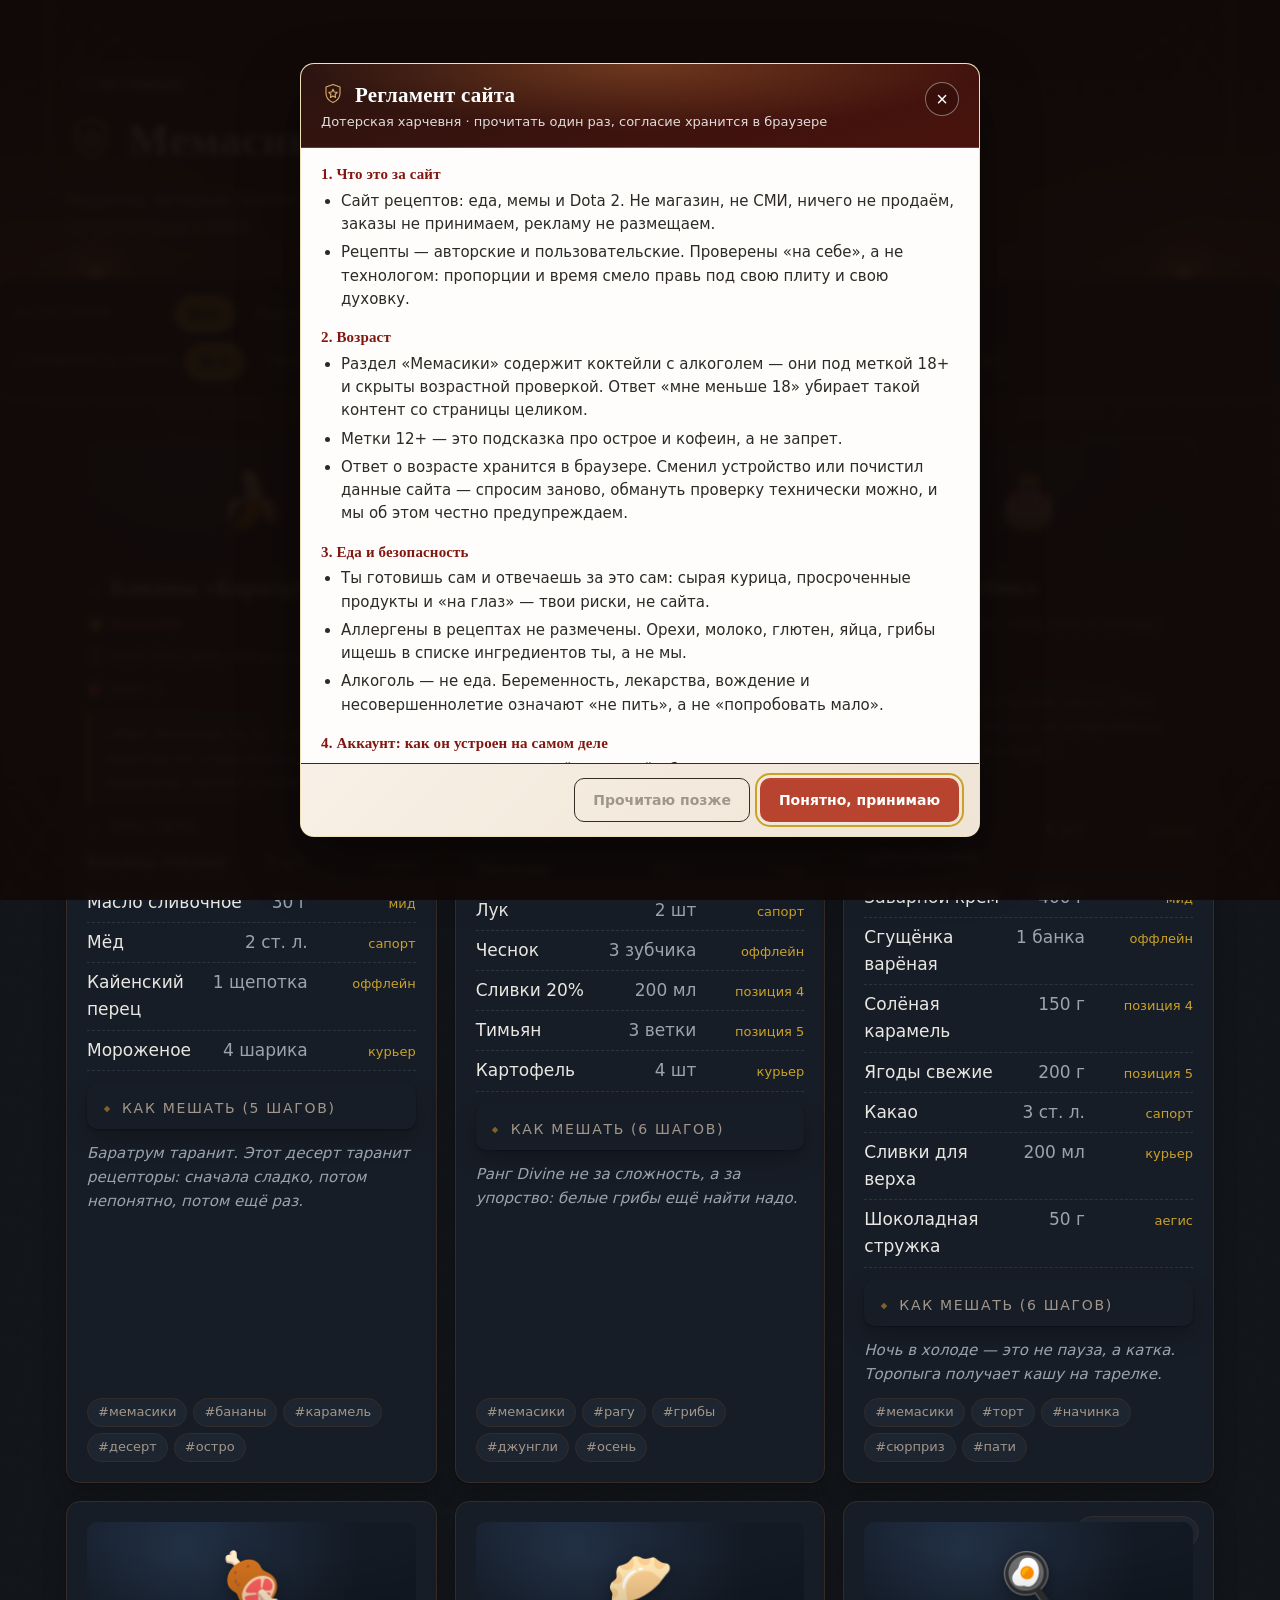
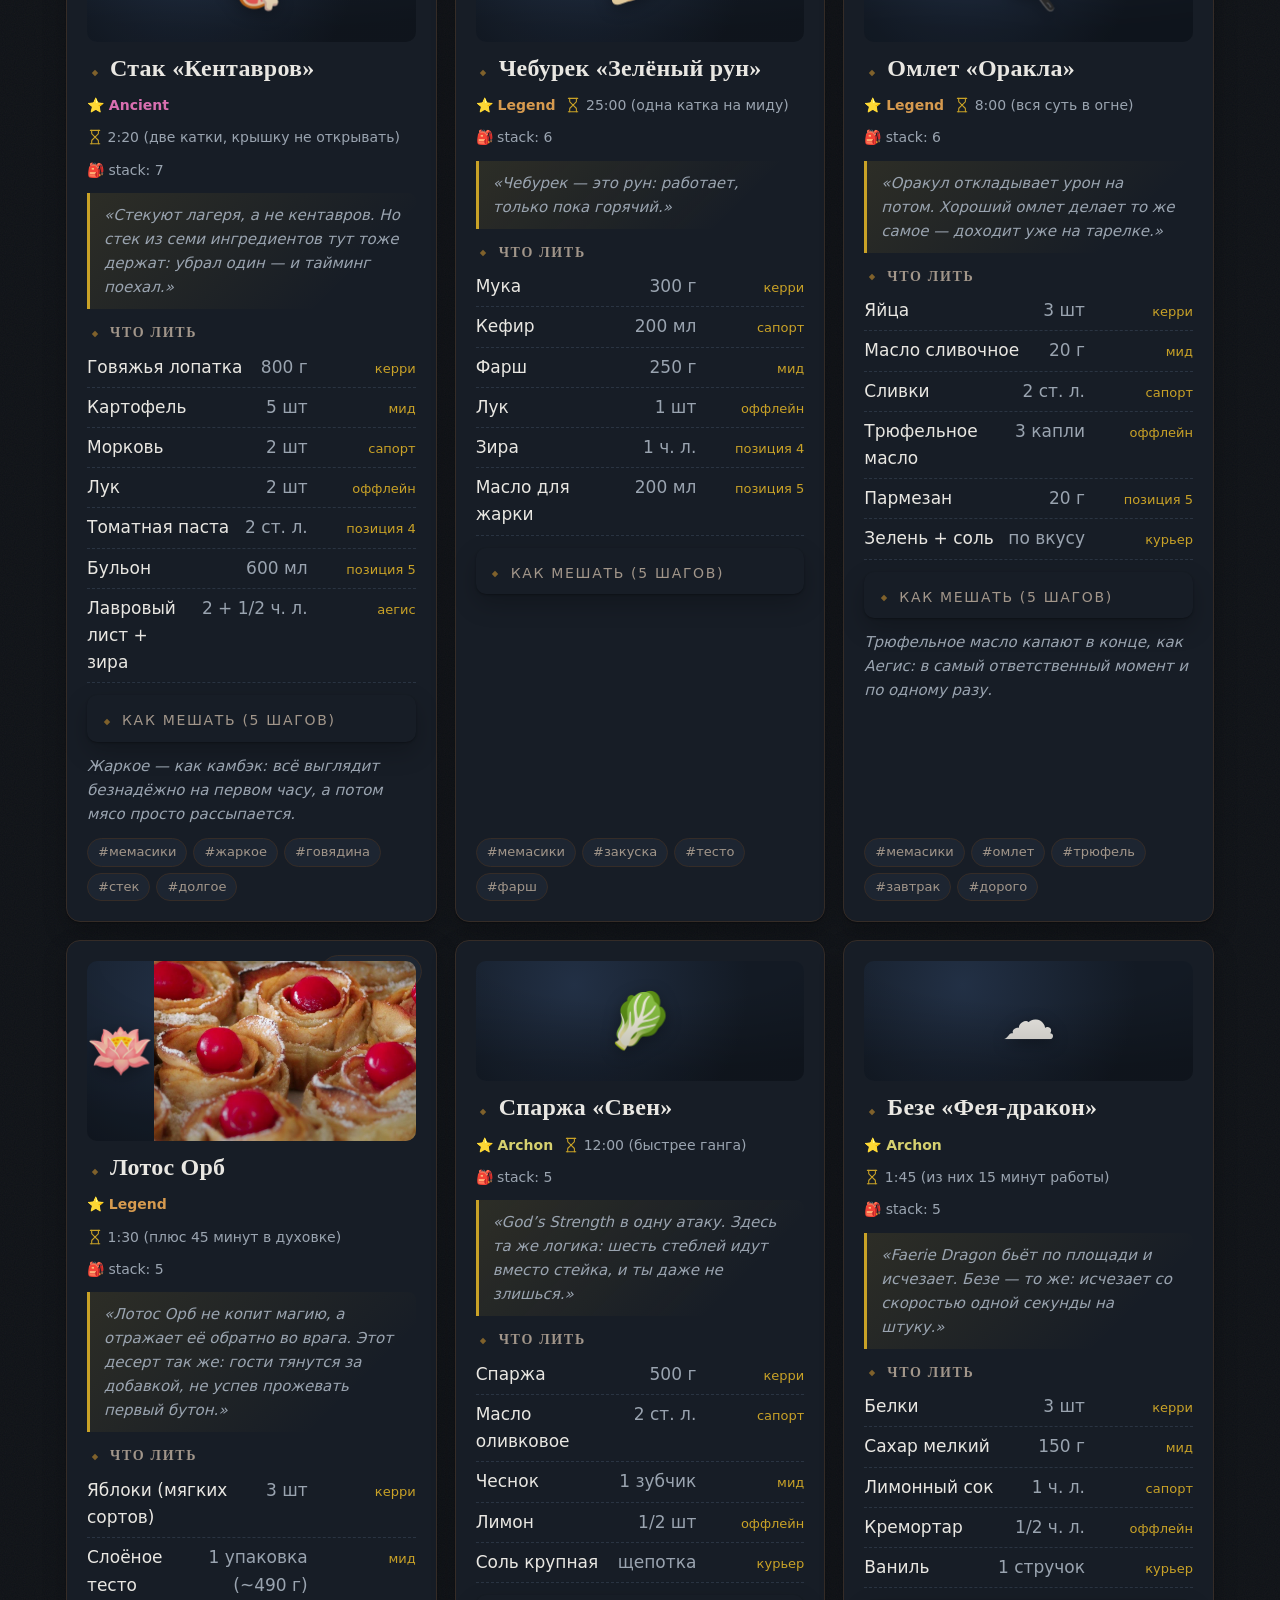
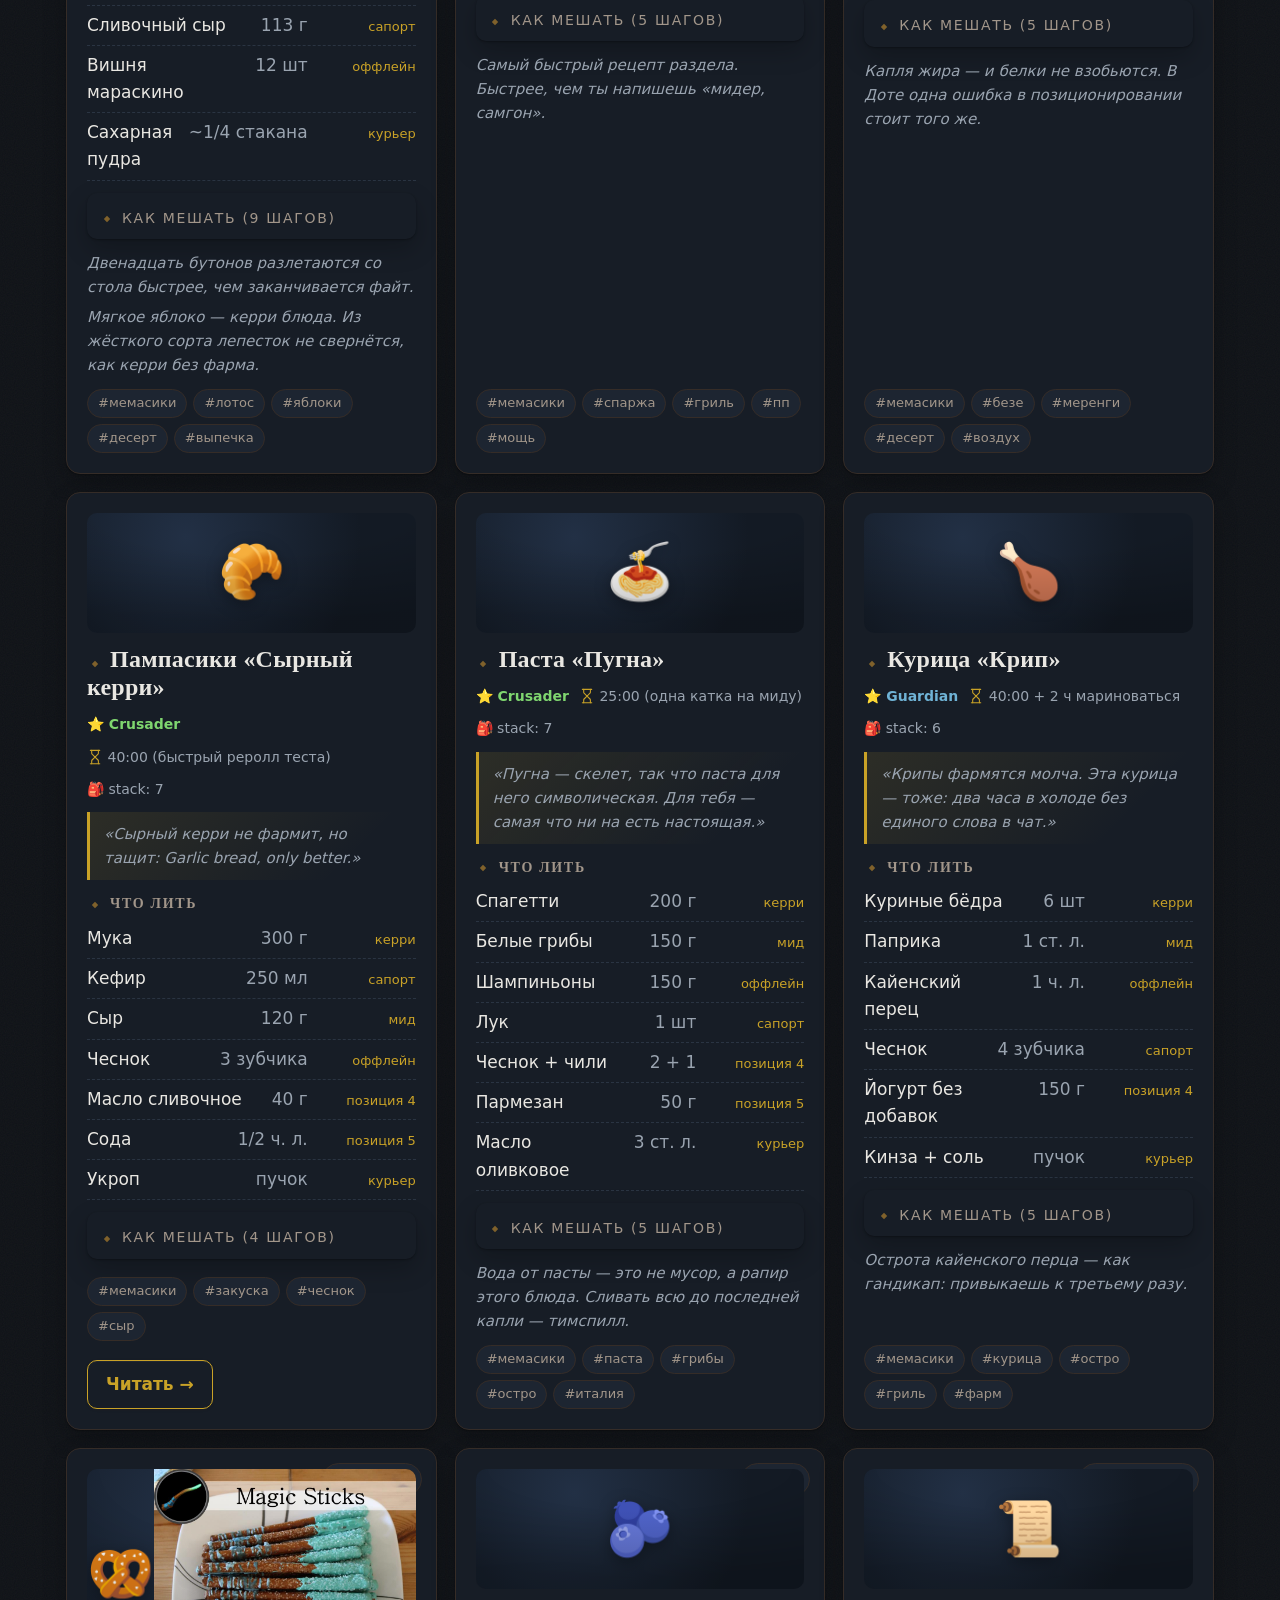
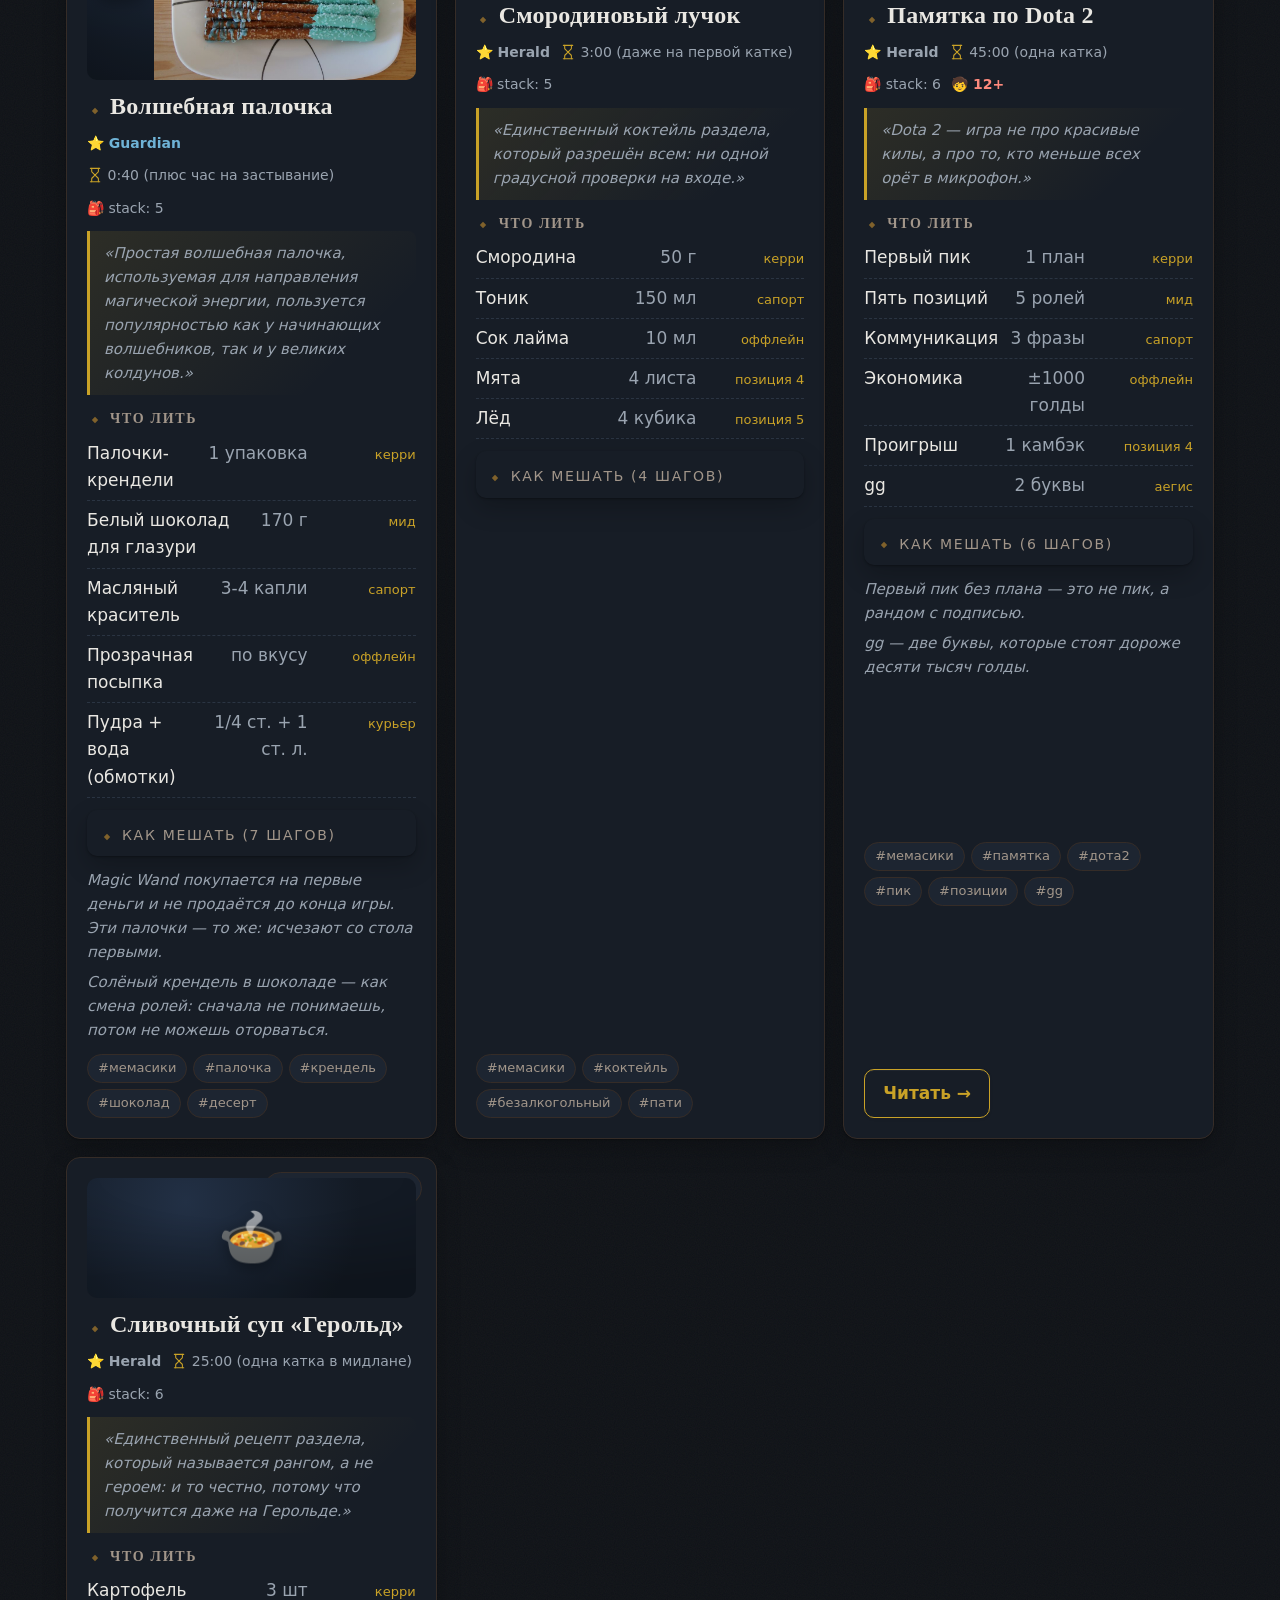
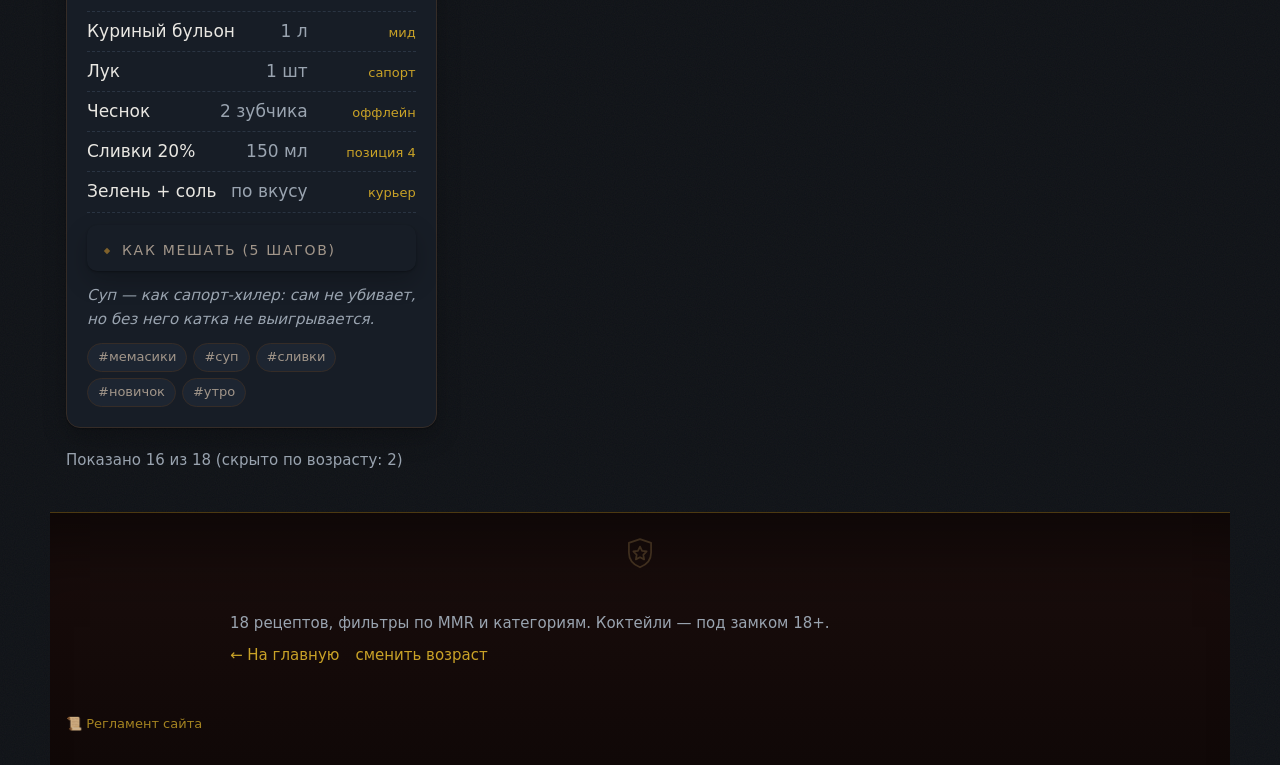
==== commit 068b5fb4: "Светлая тема, новые рецепты (Волшебная палочка, Лотос Орб), фикс контраста" ====
--- a/memasiki/index.html
+++ b/memasiki/index.html
@@ -13,6 +13,10 @@
   <link rel="stylesheet" href="memasiki.css">
   <!-- правила сайта и плашка про хранилище: см. notice.js -->
   <link rel="stylesheet" href="../notice.css">
+  <!-- Атмосфера таверны — ПОСЛЕДНИМ: она раскрашивает раздел в общую
+       палитру, перебивая theme и notice при равной важности селекторов.
+       Тёмная тема включается классом tavern-dark на <body> (§14). -->
+  <link rel="stylesheet" href="../tavern.css">
 
   <!-- defer: файл скачивается сразу, а выполняется после того, как
        браузер построил страницу. Данные подключены ПЕРЕД app.js —
@@ -20,7 +24,11 @@
   <script src="data.js" defer></script>
   <script src="app.js" defer></script>
 </head>
-<body>
+<!-- tavern-dark — единственный класс, который раздел добавляет к телу:
+     он переопределяет атмосферные токены на золото по дубу (§14
+     tavern.css). Без него раздел выглядел бы «светлым» куском внутри
+     тёмного сайта. -->
+<body class="tavern-dark">
 
   <!-- Всё содержимое раздела рисует app.js: шапка, кнопки фильтров,
        сетка карточек, строка «показано N из M». Здесь только пустой
@@ -34,7 +42,7 @@
 
   <footer class="footer">
     <div class="legend-wrap">
-      <p>16 рецептов, фильтры по MMR и категориям. Коктейли — под замком 18+.</p>
+      <p>18 рецептов, фильтры по MMR и категориям. Коктейли — под замком 18+.</p>
       <div class="footer-row">
         <a class="footer-link" href="../index.html">← На главную</a>
         <!-- Кнопка снимает сохранённый ответ про возраст: страница
@@ -50,5 +58,10 @@
       чтение localStorage (в нём есть своя страховка) -->
   <script src="../notice.js" defer></script>
 
+  <!-- Атмосфера: гирлянды, дымка, пахари пива. Вешается на <body> —
+      своего .screen здесь нет, весь раздел рисует app.js. Последним:
+      decor ничего не переопределяет, но так порядок ясен. -->
+  <script src="../decor.js" defer></script>
+
 </body>
 </html>
--- a/memasiki/memasiki.css
+++ b/memasiki/memasiki.css
@@ -306,7 +306,9 @@
 }
 
 .card-age {
-  color: var(--dire);
+  /* --dire (#d4342a) на тёмной карточке давал контраст 3.5:1 — ниже
+     нормы 4.5. Осветлённый тон читается и остаётся «красной» меткой. */
+  color: #ff8a7d;
   font-weight: 600;
 }
 
--- a/tavern.css
+++ b/tavern.css
@@ -0,0 +1,1574 @@
+/* ==========================================================================
+   tavern.css — АТМОСФЕРА ТАВЕРНЫ
+   Единая визуальная система: орнамент, свет, движение, иконки.
+
+   ЗАЧЕМ ОТДЕЛЬНЫЙ ФАЙЛ.
+   У сайта три темы: светлая (style.css), светлая для «Пампасиков»
+   (pampe-style.css) и тёмная для «Мемасиков» (memasiki.css). Держать
+   «атмосферу» в каждом из трёх файлов — значит трижды править один и
+   тот же приём и однажды получить три разных сайта.
+
+   Здесь живёт то, что ПОВТОРЯЕТСЯ везде: золотой орнамент, тёплый свет,
+   анимации, иконки, появление при прокрутке. Собственных цветов файл
+   почти не задаёт — он выводит их из переменных темы (--accent, --line,
+   --card-bg...), которые объявляет файл страницы. Отсюда префикс
+   --tavern-* и var(...) внутри: одно и то же правило в светлой теме
+   выглядит пергаментом, в тёмной — золотом по дубу.
+
+   ПОРЯДОК ПОДКЛЮЧЕНИЯ: последним, после style.css и notice.css, — тогда
+   его правила перебивают базовые при равной важности селектора.
+   ========================================================================== */
+
+
+/* ==========================================================================
+   1. ТОКЕНЫ АТМОСФЕРЫ
+   ========================================================================== */
+
+:root {
+  /* ШРИФТЫ.
+     Заголовки — антиква: тёплая «книжная» подача, намёк на меню таверны.
+     Основной текст остаётся гротеском: 80% современного дизайна держатся
+     именно на этом контрасте, а не на картинках. */
+  --tavern-display: "Iowan Old Style", "Palatino Linotype", Palatino,
+                    "Book Antiqua", Georgia, "Times New Roman", serif;
+
+  /* ЗОЛОТО И УГЛИ. Выводятся из темы страницы, чтобы не спорить с ней. */
+  --tavern-gold: var(--gold, #b8862f);
+  --tavern-gold-bright: #e3bd6b;
+  --tavern-gold-line: rgba(184, 134, 47, .38);
+  --tavern-gold-soft: rgba(184, 134, 47, .14);
+  --tavern-ember: var(--accent, #a01d15);
+
+  /* ПОВЕРХНОСТИ. var(--card-bg, var(--card, ...)) — потому что в светлых
+     темах панель называется --card-bg, а в тёмной --card. */
+  --tavern-card: var(--card-bg, var(--card, #fffdf9));
+  --tavern-soft: var(--text-soft, #6d635a);
+  --tavern-text: var(--text, #2b241f);
+  --tavern-line: var(--line, #e7d9c8);
+  --tavern-radius: var(--radius, 14px);
+  --tavern-radius-btn: 10px;
+
+  /* ТЕНИ. Тёплый подтон вместо нейтрального серого: тень ложится
+     «на дерево», а не «на пластик». */
+  --tavern-shadow-1: 0 1px 2px rgba(52, 30, 16, .06), 0 10px 24px rgba(52, 30, 16, .07);
+  --tavern-shadow-2: 0 2px 6px rgba(52, 30, 16, .10), 0 18px 42px rgba(52, 30, 16, .16);
+  --tavern-shadow-inset: inset 0 1px 0 rgba(255, 255, 255, .45);
+
+  /* ДВИЖЕНИЕ. Одна кривая на весь сайт: старт быстро, остановка мягко. */
+  --tavern-ease: cubic-bezier(.22, .61, .36, 1);
+  --tavern-fast: .22s;
+  --tavern-med: .38s;
+  --tavern-slow: .7s;
+
+  /* ОРНАМЕНТЫ. SVG прямо в CSS: файл не дёргает картинку с диска,
+     орнамент масштабируется без потерь и перекрашивается одной строкой. */
+
+  /* Гербовый камень — маленький ромб. Маркеры заголовков и списков. */
+  --tavern-diamond: url("data:image/svg+xml,%3Csvg xmlns='http://www.w3.org/2000/svg' viewBox='0 0 8 8'%3E%3Cpath d='M4 .8 7.2 4 4 7.2.8 4Z' fill='%23b8862f'/%3E%3C/svg%3E");
+
+  /* Линия с ромбом на конце — росчерк под крупным заголовком. */
+  --tavern-rule: url("data:image/svg+xml,%3Csvg xmlns='http://www.w3.org/2000/svg' viewBox='0 0 140 10'%3E%3Cpath d='M17 5h120' stroke='%23b8862f' stroke-opacity='.45'/%3E%3Cpath d='M7 1.2 11.4 5 7 8.8 2.6 5Z' fill='%23b8862f' fill-opacity='.75'/%3E%3C/svg%3E");
+
+  /* Герб — щит со звездой. Медальон шапки, знак подвала, шапка окна. */
+  --tavern-crest: url("data:image/svg+xml,%3Csvg xmlns='http://www.w3.org/2000/svg' viewBox='0 0 24 24' fill='none' stroke='%23d9b169' stroke-width='1.1' stroke-linecap='round' stroke-linejoin='round'%3E%3Cpath d='M12 2.6 19 5v6.2c0 4.3-2.9 7.6-7 9.2-4.1-1.6-7-4.9-7-9.2V5Z'/%3E%3Cpath d='m12 7.3 1.3 2.7 2.9.4-2.1 2.1.5 2.9-2.6-1.4-2.6 1.4.5-2.9-2.1-2.1 2.9-.4Z'/%3E%3C/svg%3E");
+
+  /* Зерно пергамента. */
+  --tavern-noise: url("data:image/svg+xml,%3Csvg xmlns='http://www.w3.org/2000/svg' width='120' height='120'%3E%3Cfilter id='n'%3E%3CfeTurbulence type='fractalNoise' baseFrequency='.9' numOctaves='2' stitchTiles='stitch'/%3E%3C/filter%3E%3Crect width='120' height='120' filter='url(%23n)' opacity='.045'/%3E%3C/svg%3E");
+}
+
+
+/* ==========================================================================
+   2. БАЗА: ФОН, ВЫДЕЛЕНИЕ, ШРИФТ ЗАГОЛОВКОВ, ФОКУС
+   ========================================================================== */
+
+body {
+  -webkit-font-smoothing: antialiased;
+
+  /* ФОН СТРАНИЦЫ. Цвет остаётся тот, что задала тема, а поверх ложатся
+     три слоя: жар под крышей, тёплая подсветка в правом нижнем углу и
+     зерно пергамента. Первые два прибиты к окну
+     (background-attachment: fixed) — при прокрутке свет не уезжает. */
+  background-image:
+    radial-gradient(1200px 520px at 50% -240px, rgba(255, 158, 74, .16), transparent 70%),
+    radial-gradient(900px 460px at 100% 100%, rgba(160, 29, 21, .07), transparent 70%),
+    var(--tavern-noise);
+  background-attachment: fixed, fixed, scroll;
+  background-repeat: no-repeat, no-repeat, repeat;
+  background-position: 50% 0, 100% 100%, 0 0;
+}
+
+/* Выделение текста — охрой по пергаменту, а не стандартной синевой. */
+::selection {
+  background: var(--tavern-gold-soft);
+  color: var(--tavern-text);
+}
+
+/* ЗАГОЛОВКИ — антиква. Тело страницы остаётся системным шрифтом:
+   длинный список ингредиентов гротеском читается быстрее. */
+h1, h2, h3,
+.logo,
+.section-title,
+.page-title,
+.recipe-title,
+.card-title,
+.form-title,
+.reviews-title,
+.legend-title,
+.toc-title,
+.agegate-title {
+  font-family: var(--tavern-display);
+  font-weight: 600;
+  letter-spacing: .01em;
+  line-height: 1.18;
+}
+
+/* ФОКУС С КЛАВИАТУРЫ — один на весь сайт.
+   Перечислено списком, а не `*:focus-visible`, потому что у кнопок свои
+   focus-правила в файлах темы: чтобы их перебить, нужен селектор равной
+   важности, записанный ПОЗЖЕ. */
+.btn:focus-visible,
+.btn-random:focus-visible,
+.btn-ghost:focus-visible,
+.acct-btn:focus-visible,
+.chip:focus-visible,
+.star-btn:focus-visible,
+.back-link:focus-visible,
+.toc-link:focus-visible,
+.footer-link:focus-visible,
+.mine-link:focus-visible,
+.review-del:focus-visible,
+.field-input:focus-visible,
+.notice-close:focus-visible,
+.notice-btn:focus-visible,
+.notice-cookie-link:focus-visible,
+.notice-footer-link:focus-visible,
+.steps-box > summary:focus-visible {
+  outline: 2px solid var(--tavern-gold);
+  outline-offset: 3px;
+}
+
+
+/* ==========================================================================
+   3. ОРНАМЕНТ ЗАГОЛОВКОВ
+   Росчерк под каждым крупным заголовком и ромб перед мелким.
+   Повторяется на всех страницах — именно повторяемость и делает декор
+   системой, а не случайно прилепленной картинкой.
+   ========================================================================== */
+
+.section-title,
+.page-title,
+.recipe-title,
+.reviews-title,
+.form-title,
+.toc-title,
+.legend-title {
+  position: relative;
+}
+
+.section-title::after,
+.page-title::after,
+.recipe-title::after,
+.reviews-title::after,
+.form-title::after,
+.toc-title::after,
+.legend-title::after {
+  content: "";
+  display: block;
+  width: 92px;
+  height: 10px;
+  margin-top: 10px;
+  background: var(--tavern-rule) left center / contain no-repeat;
+  opacity: .85;
+}
+
+/* Мелкие заголовки внутри панелей — только гербовый ромб. */
+.card-title::before,
+.ingredients h2::before,
+.steps h2::before,
+.block-title::before {
+  content: "";
+  display: inline-block;
+  width: 15px;
+  height: 8px;
+  margin-right: 8px;
+  vertical-align: -.05em;
+  background: var(--tavern-diamond) center / contain no-repeat;
+  opacity: .65;
+}
+
+/* «Ингредиенты / Шаги» — узкий разряд, как гравировка в меню. */
+.block-title {
+  letter-spacing: .12em;
+  color: var(--tavern-soft);
+}
+
+
+/* ==========================================================================
+   4. ШАПКА-ГЕРОЙ
+   Дубовая доска, жар под крышей, золото по нижней кромке.
+   ========================================================================== */
+
+.header {
+  position: relative;
+  isolation: isolate;
+  overflow: hidden;
+  padding: 104px 20px 72px;
+
+  background:
+    radial-gradient(90% 120% at 50% -20%, rgba(255, 150, 70, .26), transparent 62%),
+    radial-gradient(60% 90% at 10% 0%, rgba(160, 29, 21, .38), transparent 66%),
+    radial-gradient(60% 90% at 90% 0%, rgba(90, 20, 12, .5), transparent 66%),
+    linear-gradient(160deg, #2b1410 0%, #4a120c 48%, #1d0b09 100%);
+
+  border-bottom: 1px solid var(--tavern-gold-line);
+  box-shadow: inset 0 -70px 90px -50px rgba(0, 0, 0, .65);
+}
+
+/* Золотая волосинка по нижней кромке шапки. */
+.header::before {
+  content: "";
+  position: absolute;
+  left: 8%;
+  right: 8%;
+  bottom: 0;
+  height: 1px;
+  z-index: 2;
+  background: linear-gradient(90deg, transparent, var(--tavern-gold-line), transparent);
+  pointer-events: none;
+}
+
+/* Текст шапки — поверх декоративных слоёв. */
+.header > .logo,
+.header > .tagline,
+.header > .header-inner {
+  position: relative;
+  z-index: 1;
+}
+
+.logo {
+  font-size: clamp(30px, 6vw, 52px);
+  margin: 0 0 10px;
+  text-shadow: 0 2px 18px rgba(0, 0, 0, .45);
+}
+
+.tagline {
+  font-size: clamp(15px, 2.4vw, 19px);
+  opacity: .9;
+  letter-spacing: .02em;
+}
+
+
+/* ==========================================================================
+   5. ДЕКОРАТИВНЫЕ СЛОИ ШАПКИ
+   decor.js вставляет в .header и .section-head такой блок:
+     <span class="tavern-veil" aria-hidden="true">
+       <i class="tavern-crest"></i><i class="tavern-embers"></i>
+       <i class="tavern-smoke"></i>
+     </span>
+   Без скрипта блока просто нет — шапка остаётся красивой, но статичной.
+   ========================================================================== */
+
+.tavern-veil {
+  position: absolute;
+  inset: 0;
+  z-index: 0;
+  overflow: hidden;
+  pointer-events: none;
+}
+
+/* Герб-медальон над вывеской. Покачивается на полтора градуса: заметно
+   «на житье», не заметно в глазах. */
+.tavern-crest {
+  position: absolute;
+  top: 26px;
+  left: 50%;
+  width: 66px;
+  height: 66px;
+  margin-left: -33px;
+  background: var(--tavern-crest) center / contain no-repeat;
+  opacity: .8;
+  filter: drop-shadow(0 0 14px rgba(227, 189, 107, .35));
+  animation: tavern-sway 14s ease-in-out infinite alternate;
+}
+
+/* Угли: два слоя редких точек, каждый со своей скоростью и направлением. */
+.tavern-embers {
+  position: absolute;
+  inset: -20% -10%;
+  background-image:
+    radial-gradient(circle, rgba(255, 190, 110, .55) 0 1.1px, transparent 1.7px),
+    radial-gradient(circle, rgba(255, 140, 61, .4) 0 1.6px, transparent 2.4px);
+  background-size: 220px 220px, 360px 360px;
+  opacity: .4;
+  animation: tavern-embers 52s linear infinite;
+}
+
+/* Дым от очага: размытые тёплые пятна у нижнего края шапки. */
+.tavern-smoke {
+  position: absolute;
+  left: -25%;
+  right: -25%;
+  bottom: -40%;
+  height: 130%;
+  background:
+    radial-gradient(38% 52% at 28% 100%, rgba(255, 150, 70, .2), transparent 72%),
+    radial-gradient(34% 48% at 70% 100%, rgba(160, 29, 21, .22), transparent 72%);
+  filter: blur(26px);
+  animation: tavern-smoke 30s ease-in-out infinite alternate;
+}
+
+/* Заголовки разделов строятся слева: медальон там не к месту, герб уже
+   стоит в самой строке заголовка. */
+.section-head .tavern-crest {
+  display: none;
+}
+
+/* Шапка раздела «Мемасики» строит app.js, класса .header у неё нет. */
+.section-head {
+  position: relative;
+  isolation: isolate;
+  overflow: hidden;
+  padding-top: 64px;
+  padding-bottom: 18px;
+}
+
+.section-head > *:not(.tavern-veil) {
+  position: relative;
+  z-index: 1;
+}
+
+
+/* ==========================================================================
+   6. ПАНЕЛИ
+   Общий приём: тёплая тень + тонкая рамка темы. Наведение добавляет
+   золотую нить по верхней кромке карточки.
+   ========================================================================== */
+
+.card,
+.form,
+.reviews,
+.gate,
+.toc,
+.lucky,
+.profile-info,
+.acct,
+.ingredients,
+.steps,
+.ing,
+.review,
+.review-form-box,
+.community-tools,
+.community-links .btn-ghost,
+.legend-stats,
+.legend-ing,
+.legend-step,
+.legend-quote,
+.steps-box,
+.agegate-box,
+.pampe-recipe {
+  background: var(--tavern-card);
+  border-color: var(--tavern-line);
+  box-shadow: var(--tavern-shadow-1);
+}
+
+/* «Пампасики»: карточка рецепта живёт классом .recipe, в корне сайта
+   этим же классом помечена вся страница. Поэтому там, где это важно,
+   правило уточняется родителем. */
+.recipes .recipe {
+  background: var(--tavern-card);
+  border-color: var(--tavern-line);
+  box-shadow: var(--tavern-shadow-1);
+}
+
+/* --- КАРТОЧКА --- */
+.card {
+  position: relative;
+  transition: transform var(--tavern-med) var(--tavern-ease),
+              box-shadow var(--tavern-med) var(--tavern-ease),
+              border-color var(--tavern-med) ease;
+}
+
+.card:hover {
+  transform: translateY(-4px);
+  box-shadow: var(--tavern-shadow-2);
+  border-color: var(--tavern-gold-line);
+}
+
+.card::after {
+  content: "";
+  position: absolute;
+  top: 0;
+  left: 18%;
+  right: 18%;
+  height: 1px;
+  background: linear-gradient(90deg, transparent, var(--tavern-gold-line), transparent);
+  opacity: 0;
+  transition: opacity var(--tavern-med) ease;
+  pointer-events: none;
+}
+
+.card:hover::after {
+  opacity: 1;
+}
+
+/* --- ФОТО-СЛОТ: виньетка и лёгкое приближение кадра при наведении ---
+   object-fit остаётся тот, что задал файл темы, — мы только двигаем
+   и затемняем края. */
+.card-photo,
+.recipe-photo,
+.card-art,
+.legend-photo {
+  position: relative;
+  overflow: hidden;
+}
+
+.card-photo > img,
+.recipe-photo > img,
+.card-art > img,
+.card-art .card-photo,
+.legend-photo > img {
+  transition: transform var(--tavern-slow) var(--tavern-ease);
+}
+
+.card:hover .card-photo > img,
+.card:hover .card-art > img,
+.card:hover .card-art .card-photo {
+  transform: scale(1.04);
+}
+
+.card-photo::after,
+.card-art::after {
+  content: "";
+  position: absolute;
+  inset: 0;
+  background: radial-gradient(120% 90% at 50% 0%, transparent 38%, rgba(0, 0, 0, .22));
+  pointer-events: none;
+}
+
+/* Эмодзи-заглушка, которая остаётся под отсутствующей картинкой. */
+.card-photo,
+.card-art {
+  text-shadow: 0 4px 16px rgba(0, 0, 0, .35);
+}
+
+/* Оттенки «фото» живут в файле темы (style.css, классы .photo-*) —
+   они часть базовой палитры, а не атмосферы. Дублировать их здесь
+   значило бы иметь два места, где цвета однажды разъедутся. */
+
+/* Короткий золотой штрих над заголовком внутри карточки. */
+.card-body::before {
+  content: "";
+  align-self: flex-start;
+  width: 26px;
+  height: 2px;
+  margin-bottom: 10px;
+  background: linear-gradient(90deg, var(--tavern-gold), transparent);
+}
+
+/* Большое фото страницы рецепта — рамка-паспарту. */
+.recipe-photo {
+  box-shadow: inset 0 0 0 1px var(--tavern-gold-line), var(--tavern-shadow-1);
+}
+
+/* Врезка «Совет» и служебные примечания: тёплый пергамент. */
+.tip,
+.form-note,
+.notice-note {
+  background: linear-gradient(135deg, var(--tavern-gold-soft), transparent 78%);
+  border-left: 3px solid var(--tavern-gold);
+  box-shadow: none;
+}
+
+/* Блок «что готовим наугад» и панелька аккаунта: золотой корешок слева. */
+.lucky,
+.acct {
+  border-left: 3px solid var(--tavern-gold);
+}
+
+/* Оглавление «Пампасиков»: ссылки-плашки. */
+.toc-link {
+  background: var(--tavern-gold-soft);
+  border: 1px solid transparent;
+  transition: background var(--tavern-fast) ease,
+              color var(--tavern-fast) ease,
+              border-color var(--tavern-fast) ease;
+}
+
+.toc-link:hover {
+  background: var(--tavern-gold);
+  border-color: var(--tavern-gold);
+  color: #1a140e;
+}
+
+/* Прыжок по ссылке из оглавления — мягкая золотая подсветка. */
+.recipe:target {
+  border-color: var(--tavern-gold-line);
+  box-shadow: 0 0 0 3px var(--tavern-gold-soft), var(--tavern-shadow-1);
+}
+
+/* Опасная зона кабинета — красная нить, но без кислотного контраста. */
+.profile-danger {
+  border: 1px solid var(--tavern-gold-line);
+  border-left: 3px solid var(--tavern-ember);
+  background: var(--tavern-card);
+}
+
+
+/* ==========================================================================
+   7. КНОПКИ, ЧИПЫ, ССЫЛКИ
+   ========================================================================== */
+
+.btn {
+  position: relative;
+  overflow: hidden;
+  border-radius: var(--tavern-radius-btn);
+  font-weight: 600;
+  box-shadow: var(--tavern-shadow-inset), 0 1px 3px rgba(52, 30, 16, .12);
+  transition: background var(--tavern-fast) ease,
+              box-shadow var(--tavern-fast) ease,
+              transform var(--tavern-fast) ease,
+              color var(--tavern-fast) ease,
+              border-color var(--tavern-fast) ease;
+}
+
+.btn:hover {
+  transform: translateY(-1px);
+  box-shadow: 0 6px 18px rgba(120, 24, 16, .28), var(--tavern-shadow-inset);
+}
+
+.btn:active {
+  transform: translateY(0);
+}
+
+/* Блик, пробегающий по кнопке при наведении. Один проход, без цикла. */
+.btn::after {
+  content: "";
+  position: absolute;
+  top: 0;
+  bottom: 0;
+  left: -40%;
+  width: 35%;
+  background: linear-gradient(100deg, transparent, rgba(255, 255, 255, .25), transparent);
+  transform: translateX(-120%);
+  transition: transform .8s var(--tavern-ease);
+  pointer-events: none;
+}
+
+.btn:hover::after {
+  transform: translateX(360%);
+}
+
+/* Второстепенная кнопка — пергамент, а не «прозрачный шаблон». */
+.btn-ghost {
+  background: var(--tavern-card);
+  border: 1px solid var(--tavern-gold-line);
+  color: var(--tavern-text);
+}
+
+.btn-ghost:hover {
+  background: var(--tavern-gold);
+  border-color: var(--tavern-gold);
+  color: #1a140e;
+}
+
+/* Опасная кнопка: тот же красный, но глуше — кричать ей не положено. */
+.btn-danger {
+  background: #6f1310;
+}
+
+.btn-danger:hover {
+  background: #55100d;
+  box-shadow: 0 6px 18px rgba(111, 19, 16, .35), var(--tavern-shadow-inset);
+}
+
+/* Кнопка «наугад» — единственная, что дышит светом. Медленно. */
+.btn-random {
+  animation: tavern-breathe 8s ease-in-out infinite;
+}
+
+/* Кнопка в панельке аккаунта. */
+.acct-btn {
+  background: var(--tavern-card);
+  border: 1px solid var(--tavern-line);
+  border-radius: var(--tavern-radius-btn);
+  transition: background var(--tavern-fast) ease,
+              border-color var(--tavern-fast) ease,
+              color var(--tavern-fast) ease;
+}
+
+.acct-btn:hover {
+  border-color: var(--tavern-gold);
+  background: var(--tavern-gold-soft);
+  color: var(--tavern-text);
+}
+
+/* Чипы-фильтры: «только мои», категории, ранги. */
+.chip {
+  border: 1px solid var(--tavern-line);
+  background: var(--tavern-card);
+  color: var(--tavern-soft);
+  transition: background var(--tavern-fast) ease,
+              border-color var(--tavern-fast) ease,
+              color var(--tavern-fast) ease;
+}
+
+.chip:hover {
+  border-color: var(--tavern-gold);
+  color: var(--tavern-text);
+}
+
+.chip-on {
+  background: var(--tavern-gold);
+  border-color: var(--tavern-gold);
+  color: #1a140e;
+  font-weight: 600;
+}
+
+/* Ссылка «назад» — одна и та же плашка во всех трёх темах. */
+.back-link {
+  display: inline-block;
+  padding: 8px 14px;
+  border: 1px solid var(--tavern-line);
+  border-radius: var(--tavern-radius-btn);
+  background: var(--tavern-card);
+  color: var(--tavern-text);
+  font-size: 14px;
+  font-weight: 500;
+  text-decoration: none;
+  box-shadow: 0 1px 2px rgba(52, 30, 16, .05);
+  transition: background var(--tavern-fast) ease,
+              border-color var(--tavern-fast) ease,
+              color var(--tavern-fast) ease,
+              transform var(--tavern-fast) ease;
+}
+
+.back-link:hover {
+  background: var(--tavern-gold-soft);
+  border-color: var(--tavern-gold);
+  color: var(--tavern-text);
+  text-decoration: none;
+  transform: translateX(-2px);
+}
+
+/* Текстовые ссылки внутри панелей — золото вместо чистого акцента. */
+.mine-link,
+.footer-link,
+.notice-cookie-link,
+.notice-footer-link {
+  color: var(--tavern-gold);
+  text-decoration: none;
+}
+
+.mine-link:hover,
+.footer-link:hover,
+.notice-cookie-link:hover,
+.notice-footer-link:hover {
+  color: var(--tavern-gold-bright);
+  text-decoration: underline;
+}
+
+/* Кнопка «удалить отзыв» — тихая, но с золотым откликом. */
+.review-del {
+  border: 1px solid var(--tavern-line);
+  background: var(--tavern-card);
+  color: var(--tavern-soft);
+  border-radius: 8px;
+  transition: border-color var(--tavern-fast) ease, color var(--tavern-fast) ease;
+}
+
+.review-del:hover {
+  border-color: var(--tavern-gold);
+  color: var(--tavern-text);
+}
+
+
+/* ==========================================================================
+   8. ФОРМЫ
+   ========================================================================== */
+
+.field-name {
+  font-size: 12.5px;
+  font-weight: 600;
+  letter-spacing: .09em;
+  text-transform: uppercase;
+  color: var(--tavern-soft);
+}
+
+.field-input {
+  background: var(--tavern-card);
+  border: 1px solid var(--tavern-line);
+  border-radius: 8px;
+  box-shadow: inset 0 1px 3px rgba(52, 30, 16, .04);
+  transition: border-color var(--tavern-fast) ease,
+              box-shadow var(--tavern-fast) ease;
+}
+
+.field-input:focus {
+  border-color: var(--tavern-gold);
+  box-shadow: 0 0 0 3px var(--tavern-gold-soft), inset 0 1px 3px rgba(52, 30, 16, .04);
+}
+
+.field-hint {
+  color: var(--tavern-soft);
+}
+
+.form-msg-error {
+  color: var(--tavern-ember);
+}
+
+/* Поиск в народной базе — такое же поле, как остальные. */
+.community-search {
+  background: var(--tavern-card);
+  border: 1px solid var(--tavern-line);
+  border-radius: 8px;
+}
+
+
+/* ==========================================================================
+   9. МЕТА-СТРОКА И ИКОНКИ
+   ========================================================================== */
+
+/* decor.js разбирает строку «⏱ 40 мин • 👥 12 штук» на отдельные знаки,
+   чтобы каждый показатель выглядел одинаково на всех страницах. */
+.meta-row {
+  display: flex;
+  flex-wrap: wrap;
+  align-items: center;
+  gap: 6px 14px;
+  font-size: 13px;
+  letter-spacing: .04em;
+  color: var(--tavern-soft);
+}
+
+.meta-item {
+  display: inline-flex;
+  align-items: center;
+  gap: 6px;
+}
+
+/* Разделитель — тот же гербовый ромб, только совсем маленький. */
+.meta-item + .meta-item::before {
+  content: "";
+  width: 5px;
+  height: 5px;
+  margin-right: 8px;
+  background: var(--tavern-diamond) center / contain no-repeat;
+  opacity: .5;
+}
+
+/* ЕДИНЫЙ СТИЛЬ ИКОНОК.
+   Весь набор рисуется одним пером: сетка 24×24, тон 1.6, скруглённые
+   окончания, цвет currentColor. Поэтому меч, щит и кружка выглядят
+   родственниками, а не гостями из разных наборов. */
+.ico {
+  width: 1.15em;
+  height: 1.15em;
+  flex: none;
+  vertical-align: -.22em;
+  color: var(--tavern-gold);
+  fill: none;
+  stroke: currentColor;
+  stroke-width: 1.6;
+  stroke-linecap: round;
+  stroke-linejoin: round;
+}
+
+.meta-item .ico {
+  width: 1em;
+  height: 1em;
+  vertical-align: 0;
+}
+
+.btn .ico,
+.back-link .ico,
+.acct-btn .ico {
+  width: 1.25em;
+  height: 1.25em;
+  margin-right: .35em;
+}
+
+/* Герб в логотипе — крупнее и с тёплым свечением. */
+.logo .ico {
+  width: 1.05em;
+  height: 1.05em;
+  margin-right: .25em;
+  color: var(--tavern-gold-bright);
+  filter: drop-shadow(0 0 10px rgba(227, 189, 107, .35));
+}
+
+
+/* ==========================================================================
+   10. ПАНЕЛЬКА АККАУНТА
+   ========================================================================== */
+
+.acct {
+  position: relative;
+}
+
+/* Полупрозрачный герб в правом краю — знак «своего стола». */
+.acct::after {
+  content: "";
+  position: absolute;
+  right: 10px;
+  top: 50%;
+  width: 34px;
+  height: 34px;
+  transform: translateY(-50%);
+  background: var(--tavern-crest) center / contain no-repeat;
+  opacity: .12;
+  pointer-events: none;
+}
+
+.profile-row,
+.mine-row {
+  border-bottom-color: var(--tavern-line);
+}
+
+.reviews-summary {
+  border-bottom: 1px solid var(--tavern-line);
+}
+
+
+/* ==========================================================================
+   11. ОТЗЫВЫ И ЗВЁЗДЫ
+   ========================================================================== */
+
+/* Звёзды — золото с мягким свечением. Цвет берётся из токена темы
+   (--gold), здесь только text-shadow. */
+.stars,
+.star-on {
+  text-shadow: 0 0 10px rgba(184, 134, 47, .35);
+}
+
+.star-btn {
+  color: var(--tavern-line);
+  transition: color var(--tavern-fast) ease, transform var(--tavern-fast) ease;
+}
+
+.star-btn:hover {
+  transform: scale(1.12);
+}
+
+.review-form-box {
+  background: linear-gradient(135deg, var(--tavern-gold-soft), transparent 80%);
+  border: 1px solid var(--tavern-line);
+}
+
+
+/* ==========================================================================
+   12. ПОДВАЛ
+   ========================================================================== */
+
+.footer {
+  position: relative;
+  background: linear-gradient(180deg, #1a0d0c, #100807);
+  border-top: 1px solid var(--tavern-gold-line);
+  box-shadow: inset 0 90px 70px -60px rgba(0, 0, 0, .55);
+}
+
+/* Герб по центру: сайт начинается и заканчивается одним и тем же щитом. */
+.footer::before {
+  content: "";
+  display: block;
+  width: 38px;
+  height: 38px;
+  margin: 0 auto 12px;
+  background: var(--tavern-crest) center / contain no-repeat;
+  opacity: .22;
+}
+
+
+/* ==========================================================================
+   13. ОКНО РЕГЛАМЕНТА И ПЛАШКА ПРО ХРАНИЛИЩЕ
+   ========================================================================== */
+
+.notice-modal {
+  border: 1px solid var(--tavern-gold-line);
+  box-shadow: 0 24px 60px rgba(0, 0, 0, .45);
+}
+
+.notice-head {
+  background:
+    radial-gradient(80% 130% at 50% 0%, rgba(255, 150, 70, .28), transparent 62%),
+    linear-gradient(160deg, #2b1410, #4a120c);
+  border-bottom: 1px solid var(--tavern-gold-line);
+}
+
+/* Герб в заголовке окна. */
+.notice-head h2::before {
+  content: "";
+  display: inline-block;
+  width: 24px;
+  height: 24px;
+  margin-right: 10px;
+  vertical-align: -.18em;
+  background: var(--tavern-crest) center / contain no-repeat;
+}
+
+.notice-foot {
+  background: linear-gradient(135deg, #f8f0e6, #efe4d5);
+  border-top: 1px solid var(--tavern-line);
+}
+
+.notice-btn {
+  border-radius: var(--tavern-radius-btn);
+  font-weight: 600;
+  transition: background var(--tavern-fast) ease,
+              border-color var(--tavern-fast) ease,
+              color var(--tavern-fast) ease;
+}
+
+.notice-btn-primary {
+  background: var(--tavern-ember);
+  box-shadow: var(--tavern-shadow-inset);
+}
+
+.notice-btn-primary:hover {
+  background: #6f1310;
+}
+
+.notice-btn-ghost {
+  background: transparent;
+  border: 1px solid var(--tavern-line);
+  color: var(--tavern-soft);
+}
+
+.notice-btn-ghost:hover {
+  border-color: var(--tavern-gold);
+  color: var(--tavern-text);
+}
+
+.notice-cookie {
+  border: 1px solid var(--tavern-line);
+  border-left: 3px solid var(--tavern-gold);
+}
+
+
+/* ==========================================================================
+   14. РАЗДЕЛ «МЕМАСИКИ»: та же система, но ночь и золото
+   ========================================================================== */
+
+/* Тёмная тема переопределяет только атмосферные токены: цвета берутся
+   из её собственных переменных (--accent — золото Аегиса, --card —
+   тёмный дуб). Правила ниже при этом остаются общими. */
+body.tavern-dark {
+  --tavern-gold: var(--accent, #c9a227);
+  --tavern-gold-bright: #e3bd6b;
+  --tavern-gold-line: rgba(201, 162, 39, .32);
+  --tavern-gold-soft: rgba(201, 162, 39, .12);
+  --tavern-ember: #b8442f;
+  --tavern-card: var(--card, #14110f);
+  --tavern-line: #352c27;
+  --tavern-soft: #a2968a;
+  --tavern-text: #ece8e1;
+
+  --tavern-shadow-1: 0 1px 2px rgba(0, 0, 0, .3), 0 10px 24px rgba(0, 0, 0, .22);
+  --tavern-shadow-2: 0 2px 6px rgba(0, 0, 0, .4), 0 18px 42px rgba(0, 0, 0, .34);
+  --tavern-shadow-inset: inset 0 1px 0 rgba(255, 255, 255, .04);
+
+  background-image:
+    radial-gradient(1200px 520px at 50% -240px, rgba(255, 158, 74, .1), transparent 70%),
+    radial-gradient(900px 460px at 100% 100%, rgba(201, 162, 39, .07), transparent 70%),
+    var(--tavern-noise);
+}
+
+/* Карточки ночи: то же движение, что в светлой теме, плюс золотое
+   свечение вместо тёплой тени. */
+body.tavern-dark .card:hover {
+  border-color: var(--tavern-gold-line);
+  box-shadow: var(--tavern-shadow-2), 0 0 26px rgba(201, 162, 39, .14);
+}
+
+/* Свечение бейджа легенды замедлено: на 2.4 с оно пульсировало быстрее,
+   чем читается карточка. */
+body.tavern-dark .card-badge-legend {
+  animation: tavern-glow 5.5s ease-in-out infinite;
+}
+
+body.tavern-dark .card-legend,
+body.tavern-dark .card-legend:hover {
+  border-color: rgba(201, 162, 39, .4);
+  box-shadow: 0 0 24px rgba(201, 162, 39, .18);
+  transform: translateY(-4px);
+}
+
+/* Полоса фильтров — единая панель с остальными. */
+body.tavern-dark .filters {
+  border-top: 1px solid var(--tavern-gold-line);
+  border-bottom: 1px solid var(--tavern-gold-line);
+  border-radius: var(--tavern-radius);
+}
+
+/* Кнопки раздела — тот же радиус, что на всём сайте. */
+body.tavern-dark .btn {
+  border-radius: var(--tavern-radius-btn);
+}
+
+body.tavern-dark .btn:hover {
+  box-shadow: 0 6px 18px rgba(201, 162, 39, .25), var(--tavern-shadow-inset);
+}
+
+/* Цитаты — золото по левому краю, как «Совет» в светлой теме. */
+body.tavern-dark .card-quote,
+body.tavern-dark .legend-quote {
+  border-left: 3px solid var(--tavern-gold);
+  background: linear-gradient(135deg, var(--tavern-gold-soft), transparent 78%);
+}
+
+/* Окно возраста. */
+body.tavern-dark .agegate {
+  background: rgba(10, 7, 6, .82);
+}
+
+body.tavern-dark .agegate-box {
+  border: 1px solid var(--tavern-gold-line);
+}
+
+/* Шаг-цифры легенды и теги — один золотой тон. */
+body.tavern-dark .legend-step-num {
+  background: var(--tavern-gold-soft);
+  border-color: var(--tavern-gold);
+  color: var(--tavern-gold);
+}
+
+body.tavern-dark .tag,
+body.tavern-dark .legend-tag,
+body.tavern-dark .card-badge {
+  border-color: var(--tavern-line);
+  color: var(--tavern-soft);
+}
+
+@keyframes tavern-glow {
+  0%, 100% {
+    box-shadow: 0 0 0 1px rgba(201, 162, 39, .45), 0 0 14px rgba(227, 189, 107, .2);
+  }
+  50% {
+    box-shadow: 0 0 0 1px rgba(201, 162, 39, .85), 0 0 30px rgba(227, 189, 107, .42);
+  }
+}
+
+
+/* ==========================================================================
+   15. ПОЯВЛЕНИЕ ПРИ ПРОКРУТКЕ
+   ==========================================================================
+   Класс html.tavern-js навешивает decor.js. Нет скрипта — нет и класса,
+   то есть контент виден всегда: анимация украшает, а не прячет.
+
+   Сдвиг идёт свойством translate, а не transform: у карточек transform
+   занят подъёмом при наведении, и два приёма не дерутся за одно место. */
+
+html.tavern-js .tavern-reveal {
+  opacity: 0;
+  translate: 0 18px;
+  transition:
+    opacity var(--tavern-slow) var(--tavern-ease) var(--tavern-delay, 0s),
+    translate var(--tavern-slow) var(--tavern-ease) var(--tavern-delay, 0s),
+    transform var(--tavern-med) var(--tavern-ease) 0s,
+    box-shadow var(--tavern-med) var(--tavern-ease) 0s,
+    border-color var(--tavern-med) ease 0s;
+}
+
+html.tavern-js .tavern-reveal.tavern-in {
+  opacity: 1;
+  translate: 0 0;
+}
+
+
+/* ==========================================================================
+   16. КЛЮЧЕВЫЕ КАДРЫ
+   ========================================================================== */
+
+/* Покачивание герба: полтора градуса туда-сюда за 14 секунд. */
+@keyframes tavern-sway {
+  from { transform: rotate(-1.2deg) translateY(0); }
+  to   { transform: rotate(1.2deg) translateY(-3px); }
+}
+
+/* Угли: два слоя точек расходятся в разные стороны. */
+@keyframes tavern-embers {
+  from { background-position: 0 0, 0 0; }
+  to   { background-position: 110px -220px, -180px -360px; }
+}
+
+/* Дым: медленный дрейф и почти незаметное дыхание по прозрачности. */
+@keyframes tavern-smoke {
+  from { transform: translate3d(-2%, 1%, 0) scale(1); opacity: .7; }
+  to   { transform: translate3d(3%, -2%, 0) scale(1.06); opacity: 1; }
+}
+
+/* Свечение кнопки «наугад»: 8 секунд на цикл. */
+@keyframes tavern-breathe {
+  0%, 100% { box-shadow: var(--tavern-shadow-inset), 0 1px 3px rgba(52, 30, 16, .12); }
+  50%      { box-shadow: var(--tavern-shadow-inset), 0 0 22px rgba(227, 189, 107, .3); }
+}
+
+
+/* ==========================================================================
+   17. АДАПТАЦИЯ
+   ========================================================================== */
+
+@media (max-width: 760px) {
+  .header {
+    padding: 84px 16px 52px;
+  }
+
+  .tavern-crest {
+    width: 52px;
+    height: 52px;
+    margin-left: -26px;
+    top: 20px;
+  }
+
+  .section-head {
+    padding-top: 52px;
+  }
+
+  /* На телефоне золотая нить теряется на сгибе — проще убрать. */
+  .card::after {
+    display: none;
+  }
+}
+
+
+/* ==========================================================================
+   18. «УБРАТЬ АНИМАЦИИ» В СИСТЕМЕ
+   Человек, которому от движения мутит, должен получить тот же сайт,
+   но неподвижный: всё видно сразу, герб не качается, дым не плывёт.
+   ========================================================================== */
+
+@media (prefers-reduced-motion: reduce) {
+  .tavern-crest,
+  .tavern-embers,
+  .tavern-smoke,
+  .btn-random,
+  .card-badge-legend {
+    animation: none !important;
+  }
+
+  .btn::after {
+    display: none;
+  }
+
+  .card:hover,
+  .btn:hover,
+  .back-link:hover,
+  .card:hover .card-photo > img,
+  .card:hover .card-art > img {
+    transform: none;
+  }
+
+  /* Всё, что должно было появляться при прокрутке, видно сразу. */
+  html.tavern-js .tavern-reveal {
+    opacity: 1 !important;
+    translate: none !important;
+    transition: none !important;
+  }
+
+  /* Стены зала (раздел 19) заодно: огонь не должен мигать, если
+      человеку от движения плохо. */
+  .tavern-hall i,
+  .tavern-hall i::before,
+  .tavern-hall i::after,
+  .tavern-veil .tavern-web {
+    animation: none !important;
+  }
+}
+
+
+/* ==========================================================================
+   19. СТЕНЫ ЗАЛА: ФАКЕЛЫ, ЦЕПИ, ПАУТИНА
+   ==========================================================================
+   Всё, что висит не на вывеске, а на самих стенах. decor.js вставляет в
+   <body> один неподвижный слой:
+
+     <div class="tavern-hall" aria-hidden="true">
+       <i class="hall-torch hall-torch-left"></i>
+       <i class="hall-torch hall-torch-right"></i>
+       <i class="hall-chain hall-chain-left"></i>
+       <i class="hall-chain hall-chain-right"></i>
+       <i class="hall-web hall-web-left"></i>
+       <i class="hall-web hall-web-right"></i>
+     </div>
+
+   Слой уходит ПОД контент (z-index: -1): пламя видно в полях по краям
+   окна и в промежутках между карточками, но ни одна надпись не читается
+   «сквозь огонь». Без decor.js блока просто нет — стены остаются
+   крашеными фоном тела, то есть сайт выглядит как раньше.
+
+   Приём один для всех трёх тем (светлой, «Пампасиков», тёмной
+   «Мемасиков»): цвета взяты тёплые и полупрозрачные, поэтому на
+   пергаменте они читаются как копоть и свет, а на дубе — как настоящее
+   пламя в темноте. */
+
+:root {
+  /* САМА СТЕНА. Камень, на который вешают факелы. Цвет задаёт именно
+     слой, а не тема: тема отвечает за карточки и текст, а стена — за
+     «что видно, когда контент кончился». */
+  --hall-wall: #e6d8bd;
+
+  /* Доски пола у нижнего края окна и балка потолка у верхнего. */
+  --hall-floor-1: rgba(122, 88, 46, .42);
+  --hall-floor-2: rgba(74, 50, 24, .62);
+  --hall-beam: rgba(96, 66, 32, .30);
+
+  /* ОТТЕНКИ СТЕНЫ. Свет, копоть и сумерки — тоже переменные, а не
+     цвета внутри background: тогда тёмной теме не нужно переписывать
+     всю многослойную стену заново, она меняет только эти шесть
+     значений. Один список слоёв — одна возможность ошибиться. */
+  --hall-soot: rgba(28, 16, 6, .26);      /* копоть под потолком */
+  --hall-glow: rgba(255, 190, 104, .30);  /* тёплые пятна от факелов */
+  --hall-pool: rgba(255, 242, 214, .36);  /* световое пятно в середине */
+  --hall-vignette: rgba(22, 12, 4, .34);  /* виньетка по краям окна */
+  --hall-dusk: rgba(0, 0, 0, .20);        /* сумерки у пола */
+
+  /* КЛАДКА. Плитка 120×60: два ряда со сдвигом на полкирпича
+     («баварская» кладка), а не сетка. Плитка повторяется по обеим
+     осям, поэтому стена бесконечная: на любом размере окна швы не
+     рвутся и не сходятся в углах.
+
+     ДВА рисунка, как с паутиной ниже: швы обязаны быть ТЕМНЕЕ камня,
+     на котором лежат. В светлой теме швы коричневые, в тёмной —
+     чёрные; кремовые швы по дубу выглядели бы как плесень.
+     SVG в data-URI не умеет currentColor, поэтому вариант выбирается
+     переменной, а не наследованием цвета. */
+  --hall-bricks: url("data:image/svg+xml,%3Csvg xmlns='http://www.w3.org/2000/svg' width='120' height='60'%3E%3Cg fill='none' stroke='%239a7b4f' stroke-opacity='.40' stroke-width='1.4'%3E%3Cpath d='M0 .7h120M0 30.7h120'/%3E%3Cpath d='M0 .7v29.3M60 .7v29.3M30 30.7V60M90 30.7V60'/%3E%3C/g%3E%3C/svg%3E");
+
+  --hall-bricks-on-dark: url("data:image/svg+xml,%3Csvg xmlns='http://www.w3.org/2000/svg' width='120' height='60'%3E%3Cg fill='none' stroke='%23000000' stroke-opacity='.42' stroke-width='1.4'%3E%3Cpath d='M0 .7h120M0 30.7h120'/%3E%3Cpath d='M0 .7v29.3M60 .7v29.3M30 30.7V60M90 30.7V60'/%3E%3C/g%3E%3C/svg%3E");
+
+  /* Паутина: угол-«четверть» с нитями из вершины и провисающими
+     дугами. Нити тонкие (1.1) и полупрозрачные — на экране это
+     примерно 15% заметности, ровно столько, сколько нужно.
+
+     ДВА рисунка, а не один, потому что нити обязаны быть ТЕМНЕЕ фона,
+     на котором висят:
+       · --hall-web          — тёплые коричневые нити, они для светлых
+         тем (пергамент главной и страниц рецептов, фон «Пампасиков»);
+       · --hall-web-on-dark  — кремовые нити для тёмного: шапка всех тем
+         (она тёмно-вишнёвая) и тёмная тема «Мемасиков».
+     Светлые нити на пергаменте просто исчезли бы — кремовое на кремовом.
+     SVG в data-URI не умеет currentColor, поэтому вариант выбирается
+     переменной, а не наследованием цвета. */
+  --hall-web: url("data:image/svg+xml,%3Csvg xmlns='http://www.w3.org/2000/svg' viewBox='0 0 140 140'%3E%3Cg fill='none' stroke='%236f5630' stroke-opacity='.75' stroke-width='1.2'%3E%3Cpath d='M0 0 140 0M0 0 118 76M0 0 76 118M0 0 0 140'/%3E%3Cpath d='M28 4Q9 9 4 28M58 9Q25 25 9 58M92 14Q40 40 14 92M126 20Q54 54 20 126'/%3E%3C/g%3E%3C/svg%3E");
+
+  --hall-web-on-dark: url("data:image/svg+xml,%3Csvg xmlns='http://www.w3.org/2000/svg' viewBox='0 0 140 140'%3E%3Cg fill='none' stroke='%23f0e4c4' stroke-opacity='.7' stroke-width='1.2'%3E%3Cpath d='M0 0 140 0M0 0 118 76M0 0 76 118M0 0 0 140'/%3E%3Cpath d='M28 4Q9 9 4 28M58 9Q25 25 9 58M92 14Q40 40 14 92M126 20Q54 54 20 126'/%3E%3C/g%3E%3C/svg%3E");
+}
+
+.tavern-hall {
+  position: fixed;
+  inset: 0;
+  z-index: -1;              /* под всем содержимым страницы */
+  overflow: hidden;         /* обрезает то, что вылезло за окно */
+  pointer-events: none;     /* decor-стены нельзя ни нажать, ни выделить */
+
+  /* САМА СТЕНА. Камень рисует этот слой, а не body: нет блока
+     .tavern-hall (без decor.js) — нет и стены, страница выглядит ровно
+     как до декора. Фон тела при этом остаётся «бумагой» сайта.
+
+     Слои, верхний первый:
+       1. балка под потолком;
+       2. копоть по верху стены;
+       3–4. свет двух факелов — тёплые пятна на уровне огня;
+       5. световое пятно в середине — оно держит текст читаемым;
+       6. виньетка по краям окна;
+       7. сумерки у пола, 8. доски пола, 9. тень под ними;
+       10. кладка, 11. сам камень.
+     Всё, кроме камня, полупрозрачное: стена читается стеной, но
+     надписи поверх неё не теряются. */
+   background:
+     linear-gradient(180deg, var(--hall-beam), rgba(0, 0, 0, 0) 92px)
+       top / 100% 92px no-repeat,
+     linear-gradient(180deg, var(--hall-soot), transparent 32%),
+     radial-gradient(30% 24% at 4% 29%, var(--hall-glow), transparent 72%),
+     radial-gradient(30% 24% at 96% 29%, var(--hall-glow), transparent 72%),
+     radial-gradient(76% 60% at 50% 46%, var(--hall-pool), transparent 74%),
+     radial-gradient(126% 110% at 50% 46%, rgba(0, 0, 0, 0) 56%, var(--hall-vignette)),
+     linear-gradient(180deg, rgba(0, 0, 0, 0) 58%, var(--hall-dusk)),
+     repeating-linear-gradient(90deg, var(--hall-floor-1) 0 2px, rgba(0, 0, 0, 0) 2px 96px)
+       bottom / 100% 150px no-repeat,
+     linear-gradient(180deg, rgba(0, 0, 0, 0), var(--hall-floor-2))
+       bottom / 100% 150px no-repeat,
+     var(--hall-bricks),
+     var(--hall-wall);
+}
+
+/* ТЁМНАЯ ТЕМА «Мемасиков»: тот же дуб, но без лампочки.
+   Слои стены переписывать не нужно — для этого оттенки и вынесены
+   в переменные. Тема меняет шесть значений: дуб становится тёмным,
+   швы — чёрными (кремовые швы по тёмному дереву выглядят как плесень,
+   а не как свет в щелях), а пятна света — сильнее, потому что в
+   тёмном зале факел и должен быть самым заметным предметом. */
+body.tavern-dark .tavern-hall {
+  --hall-wall: #241a12;
+  --hall-bricks: var(--hall-bricks-on-dark);
+  --hall-floor-1: rgba(0, 0, 0, .5);
+  --hall-floor-2: rgba(0, 0, 0, .74);
+  --hall-beam: rgba(0, 0, 0, .46);
+  --hall-soot: rgba(0, 0, 0, .46);
+  --hall-glow: rgba(255, 170, 74, .34);
+  --hall-pool: rgba(255, 214, 140, .12);
+  --hall-vignette: rgba(0, 0, 0, .52);
+  --hall-dusk: rgba(0, 0, 0, .30);
+}
+
+
+/* Страховка порядка слоёв. Сейчас фон body уходит на «холст» окна
+   (правило из §2), и z-index: -1 ложится поверх него сам. Но стоит
+   какой-нибудь теме однажды написать `html { background: ... }` — и
+   фон начнёт рисовать само тело, а стены спрячутся под него.
+   isolation создаёт у тела отдельный слой: «-1» внутри него значит
+   «поверх фона тела, под содержимым» при любом раскладе. */
+body {
+  isolation: isolate;
+}
+
+.tavern-hall i {
+  position: absolute;
+  display: block;
+}
+
+
+/* --- ФАКЕЛЫ ------------------------------------------------------------- */
+
+/* Само пятно света: широкий тёплый ореол, у которого «дышит» яркость.
+   Длительность у левого и правого разная и сдвинута по фазе — иначе
+   два огня мигают синхронно, и это сразу видно как подделку. */
+.hall-torch {
+  top: 24%;
+  width: 260px;
+  height: 300px;
+  background: radial-gradient(closest-side circle at 50% 22%,
+    rgba(255, 176, 84, .30), rgba(255, 140, 61, .12) 46%, transparent 72%);
+  animation: hall-glow 4.6s ease-in-out infinite;
+}
+
+.hall-torch-left {
+  left: -34px;
+}
+
+.hall-torch-right {
+  right: -34px;
+  animation-delay: -2.3s;
+}
+
+/* Кронштейн: кованая чаша, к которой прибит факел. */
+.hall-torch::before {
+  content: "";
+  position: absolute;
+  left: 50%;
+  top: 24%;
+  width: 26px;
+  height: 62px;
+  margin-left: -13px;
+  background: linear-gradient(180deg, #4a3320, #241809 62%);
+  border-radius: 4px 4px 12px 12px;
+  box-shadow: inset 0 2px 0 rgba(227, 189, 107, .35),
+              0 10px 22px rgba(0, 0, 0, .45);
+}
+
+/* Пламя — капля на верхушке чаши. Живёт своей, более быстрой жизнью,
+   чем ореол: дёрнулась свеча — дёрнулось и пятно света на стене. */
+.hall-torch::after {
+  content: "";
+  position: absolute;
+  left: 50%;
+  top: 11%;
+  width: 22px;
+  height: 42px;
+  margin-left: -11px;
+  border-radius: 50% 50% 42% 42% / 76% 76% 26% 26%;
+  background: radial-gradient(62% 60% at 50% 74%,
+    #fff3c4, #ffb347 46%, rgba(201, 72, 20, .78) 80%, transparent);
+  box-shadow: 0 0 26px rgba(255, 168, 66, .75),
+              0 0 62px rgba(255, 122, 40, .40);
+  transform-origin: 50% 100%;
+  animation: hall-flame 2.7s ease-in-out infinite;
+}
+
+.hall-torch-right::after {
+  animation-delay: -1.15s;
+}
+
+
+/* --- ЦЕПИ ---------------------------------------------------------------- */
+
+/* Звенья нарисованы полосатой растяжкой: светлое ушко — тёмное ушко.
+   Цепь висит с потолка и раскачивается вокруг верхнего края, как и
+   должна: нижний конец ходит сильнее верхнего. */
+.hall-chain {
+  top: -8px;
+  width: 6px;
+  height: 190px;
+  border-radius: 3px;
+  opacity: .5;
+  transform-origin: 50% 0;
+  background: repeating-linear-gradient(180deg,
+    rgba(227, 189, 107, .6) 0 2px,
+    rgba(96, 70, 38, .6) 2px 10px,
+    rgba(227, 189, 107, .6) 10px 12px,
+    transparent 12px 15px);
+  filter: drop-shadow(0 4px 6px rgba(0, 0, 0, .35));
+  animation: hall-sway 7.6s ease-in-out infinite alternate;
+}
+
+.hall-chain-left {
+  left: 46px;
+}
+
+.hall-chain-right {
+  right: 46px;
+  animation-delay: -3.4s;
+}
+
+/* Кольцо на конце: без него цепь обрывается «в никуда» и читается
+   как полоска, а не как кованое изделие. */
+.hall-chain::after {
+  content: "";
+  position: absolute;
+  left: 50%;
+  bottom: -14px;
+  width: 16px;
+  height: 16px;
+  margin-left: -8px;
+  border: 2px solid rgba(227, 189, 107, .5);
+  border-radius: 50%;
+}
+
+
+/* --- ПАУТИНА В НИЖНИХ УГЛАХ ---------------------------------------------- */
+
+/* Рисунок выведен из угла-«четверти», у которого вершина — левый
+   верхний угол. Переворот по оси ставит вершину куда нужно: левая
+   паутина цепляется за нижний левый угол окна, правая — за нижний
+   правый. */
+.hall-web {
+  bottom: -2px;
+  width: 150px;
+  height: 150px;
+  background: var(--hall-web) center / contain no-repeat;
+  opacity: .3;
+}
+
+.hall-web-left {
+  left: -2px;
+  transform: scaleY(-1);
+}
+
+.hall-web-right {
+  right: -2px;
+  transform: scale(-1);
+}
+
+/* Тёмная тема «Мемасиков»: стены чёрные, и коричневые нити на них
+   тонут. Здесь паутина плетётся кремовой нитью — тем же рисунком,
+   что и в шапке. */
+body.tavern-dark .hall-web {
+  background-image: var(--hall-web-on-dark);
+}
+
+
+/* --- ПАУТИНА В УГЛАХ ШАПКИ ------------------------------------------------ */
+
+/* Верхние углы «приплетены» паутиной уже внутри вуали шапки: там фон
+   тёмный и дерево, и нити читаются лучше всего. decor.js добавляет эти
+   два элемента в тот же блок, что и герб с углями. */
+.tavern-veil .tavern-web {
+  position: absolute;
+  top: -2px;
+  width: 118px;
+  height: 118px;
+  background: var(--hall-web-on-dark) center / contain no-repeat;
+  opacity: .26;
+  animation: hall-web-breath 9s ease-in-out infinite alternate;
+}
+
+.tavern-veil .tavern-web-left {
+  left: -2px;
+}
+
+.tavern-veil .tavern-web-right {
+  right: -2px;
+  transform: scaleX(-1);
+  animation-delay: -4.5s;
+}
+
+
+/* --- Ключевые кадры ------------------------------------------------------- */
+
+/* Пятно света: дышит яркостью и размером, но не прыгает. */
+@keyframes hall-glow {
+  0%, 100% { opacity: .78; transform: scale(1); }
+  38%      { opacity: 1;   transform: scale(1.03); }
+  62%      { opacity: .86; transform: scale(.99); }
+}
+
+/* Пламя: лёгкое покачивание + изменение высоты. Угол поворота
+   меньше двух градусов — заметно как «живое», а не как дёрганое. */
+@keyframes hall-flame {
+  0%, 100% { transform: scale(1) rotate(-1deg); }
+  22%      { transform: scale(1.06, .96) rotate(1.4deg); }
+  47%      { transform: scale(.95, 1.05) rotate(-1.6deg); }
+  73%      { transform: scale(1.03, .98) rotate(.8deg); }
+}
+
+/* Раскачивание цепи: амплитуда 2.2 градуса, период 7.6 с. */
+@keyframes hall-sway {
+  from { transform: rotate(-2.2deg); }
+  to   { transform: rotate(2.2deg); }
+}
+
+/* Паутина едва заметно «дышит» прозрачностью — приём тот же, что у
+   дыма шапки: движение есть, но глаз за него не цепляется. */
+@keyframes hall-web-breath {
+  from { opacity: .2; }
+  to   { opacity: .32; }
+}
+
+
+/* --- Адаптация ------------------------------------------------------------ */
+
+/* На узком экране контент почти не оставляет полей по краям: факелы
+   и цепи ушли бы под карточки и начали бы спорить с текстом. Стены
+   остаются паутиной — она в углах и никого не трогает. */
+@media (max-width: 1180px) {
+  .hall-torch,
+  .hall-chain {
+    display: none;
+  }
+}
+
+@media (max-width: 760px) {
+  .hall-web {
+    width: 104px;
+    height: 104px;
+    opacity: .24;
+  }
+
+  .tavern-veil .tavern-web {
+    width: 84px;
+    height: 84px;
+  }
+}
+
+/* Тёмная тема: здесь стены и есть тёмное дерево, поэтому огонь можно
+   сделать ярче — на пергаменте он был бы грязным пятном, на дубе это
+   настоящий свет в тёмном зале. */
+body.tavern-dark .hall-torch {
+  background: radial-gradient(closest-side circle at 50% 22%,
+    rgba(255, 190, 96, .40), rgba(255, 140, 61, .16) 46%, transparent 74%);
+}
+
+body.tavern-dark .hall-chain {
+  opacity: .62;
+}
+
+body.tavern-dark .hall-web {
+  opacity: .38;
+}
+
+/* Печать: вся движущаяся мишура не нужна ни на какой бумаге. */
+@media print {
+  .tavern-hall,
+  .tavern-veil .tavern-web {
+    display: none;
+  }
+}
